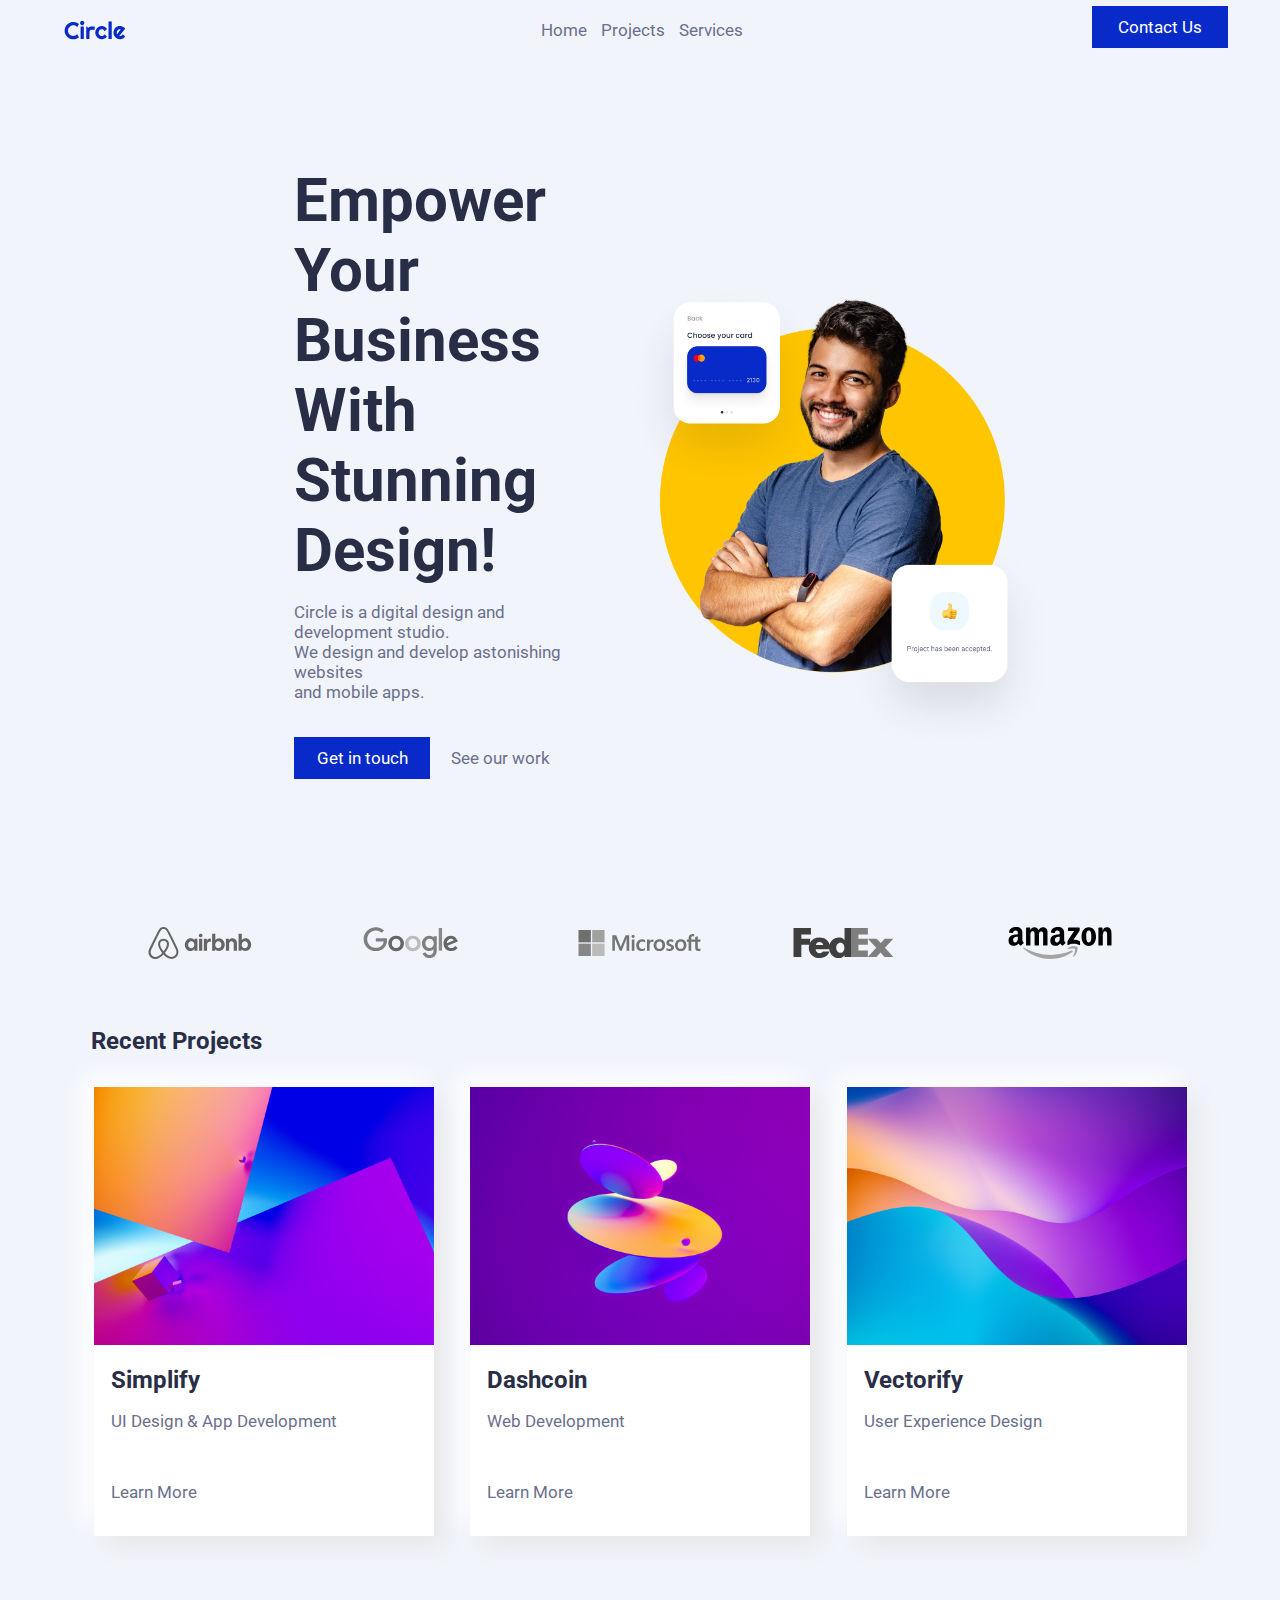
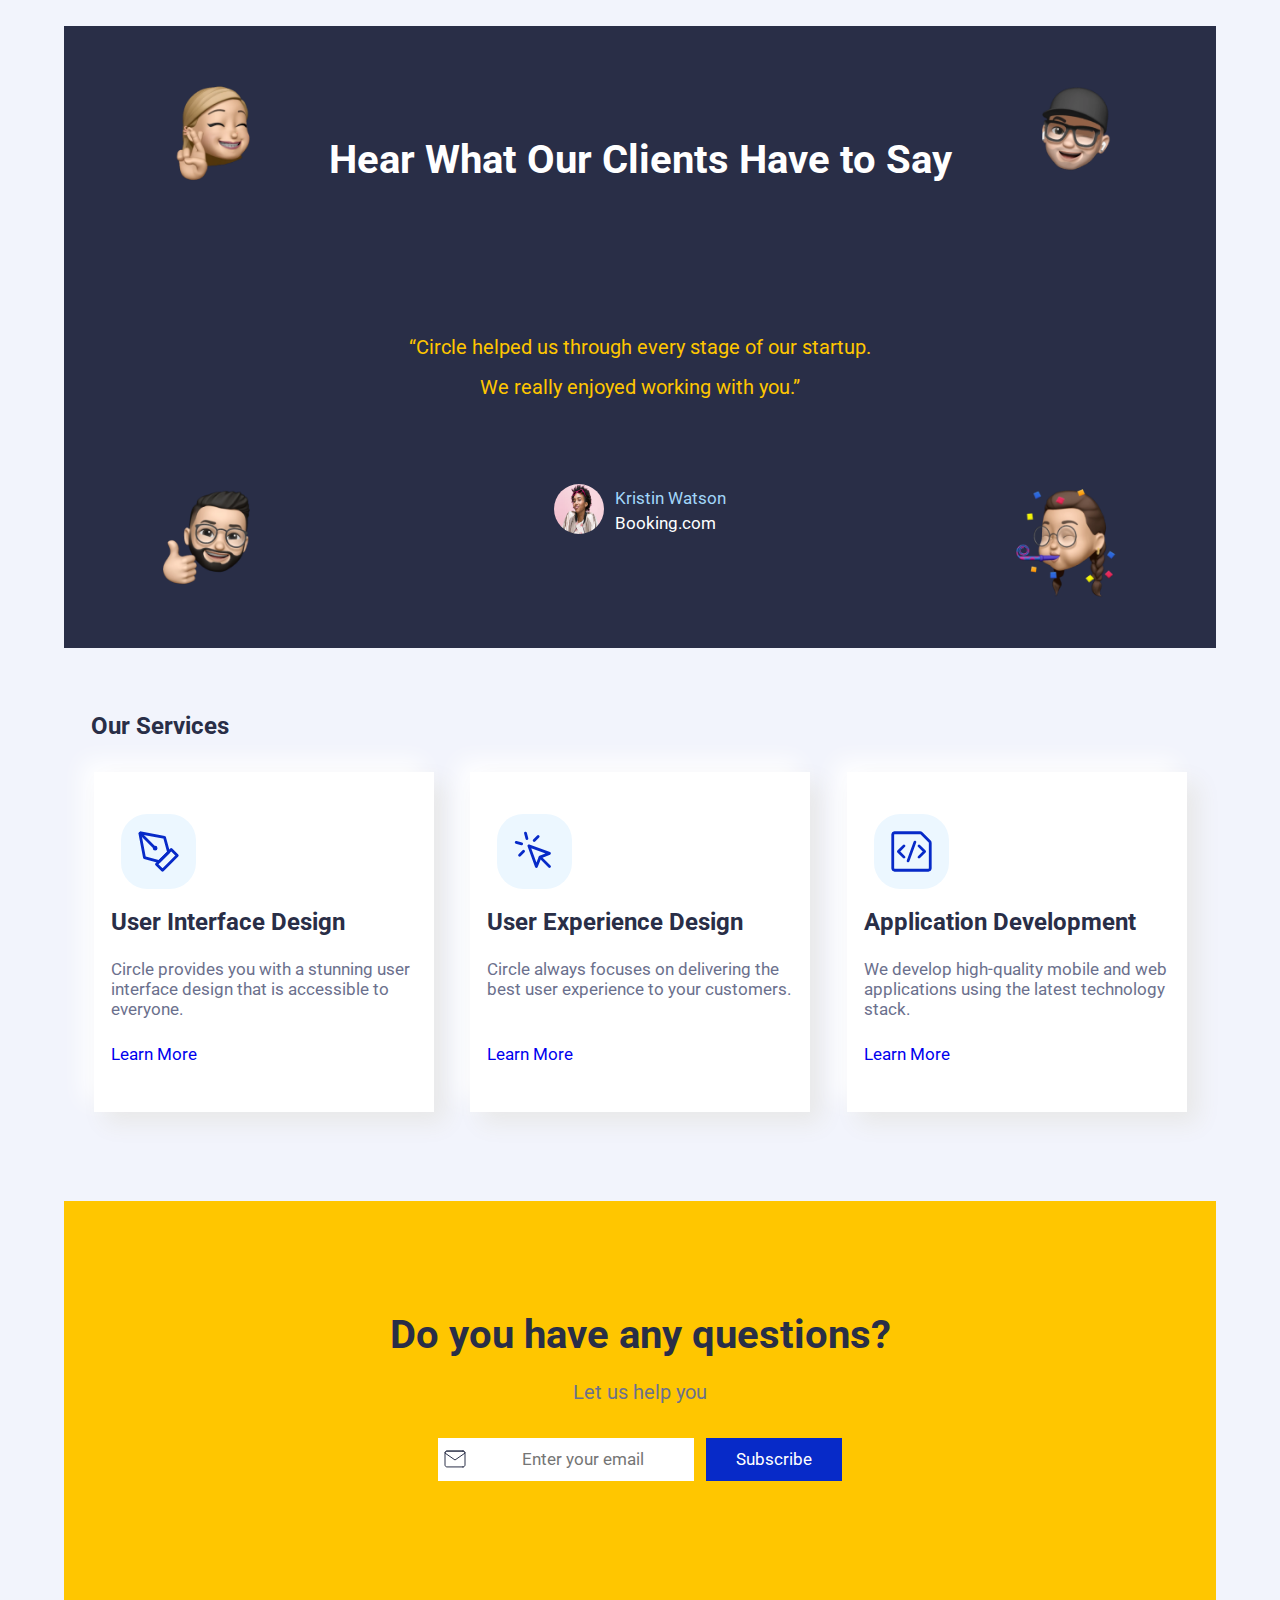
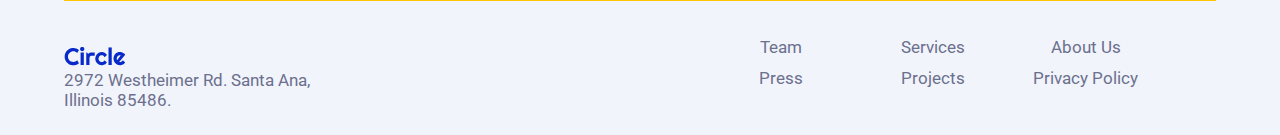
==== index.html @ 79e1b993 "index.html y projects.html, css adjunto" ====
<!DOCTYPE html>
<html lang="en">

<head>
  <meta charset="UTF-8" />
  <meta http-equiv="X-UA-Compatible" content="IE=edge" />
  <meta name="viewport" content="width=device-width, initial-scale=1.0" />
  <link rel="stylesheet" href="./css/style.css" />
  <link rel="stylesheet" href="./css/burger-qa-footer.css" />
  <link rel="preconnect" href="https://fonts.googleapis.com" />
  <link rel="preconnect" href="https://fonts.gstatic.com" crossorigin />
  <link href="https://fonts.googleapis.com/icon?family=Material+Icons" rel="stylesheet" />
  <script src="./js/burger.js" defer></script>
  <script src="./js/app.js" defer></script>
  <title>Circle 3</title>
</head>

<body>

  <!-- NAV BAR -->
  <nav class="navbar">
    <div class="navbar-overlay display-none" onclick="toggleMenuOpen()"></div>

    <button type="button" class="navbar-burger display-none" onclick="toggleMenuOpen()">
      <span class="material-icons">☰</span>
    </button>
    <span><img src="./images/logos/circle.svg" alt="circle logo" /></span>
    <nav class="navbar-menu">
      <ul class="non-underline list-direction margin-ul">
        <li><a href="#" class="non-underline">Home</a></li>
        <li><a href="#recent-projects" class="non-underline">Projects</a></li>
        <li><a href="#our-services" class="non-underline">Services</a></li>
      </ul>
      <span class="contact-us"><a href="#" class="text-white non-underline">Contact Us</a></span>
    </nav>
  </nav>

  <!-- HERO SECTION -->
  <header>
    <article class="half-box1 center-center1">
      <h1 class="hero-header">Empower Your Business With Stunning Design!</h1>
      <div class="par-head">
        <p>Circle is a digital design and development studio.</p>
        <p>We design and develop astonishing websites</p>
        <p>and mobile apps.</p>
      </div>
      <div id="header-cta">
        <div>
          <a class="contact-us" href="#">Get in touch</a>
        </div>
        <div id="ow">
          <a id="our-work" href="#">See our work</a>
        </div>
      </div>
    </article>

    <div class="half-box2 center-center2">
      <img id="hero-img" src="./images/hero-section/hero-image.png" alt="Person" />
      <img id="hero-card" src="./images/hero-section/card-1.png" alt="Credit Card" />
      <img id="hero-emoji" src="./images/hero-section/card-2.png" alt="Project Accepted" />
    </div>
  </header>

  <!-- COMPANIES -->
  <aside id="companies">
    <div class="corp-logo">
      <div class="corp-img">
        <a href="https://www.airbnb.com" target="_blank">
          <img id="c1" src="./images/logos/airbnb-logo.svg" alt="Airbnb" />
        </a>
      </div>
    </div>

    <div class="corp-logo">
      <div class="corp-img">
        <a href="https://www.google.com" target="_blank">
          <img id="c2" src="./images/logos/google-logo.svg" alt="Google" />
        </a>
      </div>
    </div>

    <div class="corp-logo">
      <div class="corp-img">
        <a href="https://www.microsoft.com" target="_blank">
          <img id="c3" src="./images/logos/microsoft-logo.svg" alt="Microsoft" />
        </a>
      </div>
    </div>

    <div class="corp-logo">
      <div class="corp-img">
        <a href="https://www.fedex.com" target="_blank">
          <img id="c4" src="./images/logos/fedex-logo.svg" alt="FedEx" />
        </a>
      </div>
    </div>

    <div class="corp-logo">
      <div class="corp-img">
        <a href="https://www.amazon.com" target="_blank">
          <img id="c5" src="./images/logos/amazon-logo.svg" alt="amazon-logo" />
        </a>
      </div>
    </div>
  </aside>

  <!-- PROJECTS -->
  <section id="recent-projects">
    <h3 class="bod-med">Recent Projects</h3>
  </section>

  <div class="projects">
    <article class="card__item">
      <div class="card__content">
        <figure class="card__picture">
          <img src="images/projects-section/1.jpg" alt="Project Simplify" class="card__img" />
        </figure>

        <div class="card__text">
          <h3 class="card__title bod-med">Simplify</h3>
          <p class="card__paragraph">UI Design & App Development</p>
          <div class="card__footer">Learn More</div>
        </div>
      </div>
    </article>

    <article class="card__item">
      <div class="card__content">
        <figure class="card__picture">
          <img src="./images/projects-section/2.jpg" alt="Project Simplify" class="card__img" />
        </figure>

        <div class="card__text">
          <h3 class="card__title bod-med">Dashcoin</h3>
          <p class="card__paragraph">Web Development</p>
          <div class="card__footer">Learn More</div>
        </div>
      </div>
    </article>

    <article class="card__item">
      <div class="card__content">
        <figure class="card__picture">
          <img src="./images/projects-section/5.jpg" alt="Project Simplify" class="card__img" />
        </figure>

        <div class="card__text">
          <h3 class="card__title bod-med">Vectorify</h3>
          <p class="card__paragraph">User Experience Design</p>
          <div class="card__footer">Learn More</div>
        </div>
      </div>
    </article>
  </div>

  <!-- CLIENTS FEEDBACK -->
  <section class="bg-dark flex section-feedback-size fb-section">
    <h3 class="text-center-cf">Hear What Our Clients Have to Say</h3>
    <div id="feedback-text">
      <p class="bod-reg p-font-format-cf">
        “Circle helped us through every stage of our startup.
      </p>
      <p class="bod-reg p-font-format-cf">
        We really enjoyed working with you.”
      </p>
    </div>
    <div class="flex-column flex-row">
      <span class="client-feedback"><img class="img-size-cf img-pfp" src="./images/testimonial-section/profile.png"
          alt="Profile" /></span>
      <span class="feedback-name">
        <div>
          Kristin Watson
          <div class="feedback-company">
            Booking.com
          </div>
        </div>
      </span>
    </div>
    <div class="emoji-feedback emoji-feedback-tl">
      <img src="./images/testimonial-section/memoji-1.png" alt="Memoji 1" />
    </div>
    <div class="emoji-feedback emoji-feedback-tr">
      <img src="./images/testimonial-section/memoji-2.png" alt="Memoji 2" />
    </div>
    <div class="emoji-feedback emoji-feedback-lr">
      <img src="./images/testimonial-section/memoji-3.png" alt="Memoji 3" />
    </div>
    <div class="emoji-feedback emoji-feedback-ll">
      <img src="./images/testimonial-section/memoji-4.png" alt="Memoji 4" />
    </div>
  </section>

  <!-- OUR SERVICES  -->
  <section id="recent-projects">
    <h3 class="bod-med">Our Services</h3>
  </section>

  <div class="services">
    <article class="card__item-ser">
      <!-- <div class="card__content-ser"> -->
      <figure class="card__picture-ser">
        <img src="./images/services-section/icons/1.svg" alt="Pen Icon" class="card__img-ser" />
      </figure>

      <div class="card__text-ser">
        <h3 class="card__title-ser bod-med">User Interface Design</h3>
        <p class="card__paragraph-ser">Circle provides you with a stunning user interface design that is accessible to
          everyone.</p>
        <div class="card__footer-ser"><a href="#">Learn More</a></div>
      </div>
      <!-- </div> -->
    </article>

    <article class="card__item-ser">
      <div class="card__content-ser">
        <figure class="card__picture-ser">
          <img src="images/services-section/icons/2.svg" alt="Click Icon" class="card__img-ser" />
        </figure>

        <div class="card__text-ser">
          <h3 class="card__title-ser bod-med">User Experience Design</h3>
          <p class="card__paragraph-ser">Circle always focuses on delivering the best user experience to your customers.
          </p>
          <div class="card__footer-ser"><a href="#">Learn More</a></div>
        </div>
      </div>
    </article>

    <article class="card__item-ser">
      <div class="card__content-ser">
        <figure class="card__picture-ser">
          <img src="./images/services-section/icons/3.svg" alt="URL icon" class="card__img-ser" />
        </figure>

        <div class="card__text-ser">
          <h3 class="card__title-ser bod-med">Application Development</h3>
          <p class="card__paragraph-ser">We develop high-quality mobile and web applications using the latest technology
            stack.</p>
          <div class="card__footer-ser"><a href="#">Learn More</a></div>
        </div>
      </div>
    </article>
  </div>

  <!-- NEWSLETTER  -->
  <section class="bg-yellow flex column section-questions-size">
    <h3 class="text-center">Do you have any questions?</h3>
    <p class="bod-reg margin-x-2">Let us help you</p>
    <div class="flex-column flex-row">
      <span class="mail-input"><img class="img-size" src="./images/newsletter/icon/mail.svg" alt="" /><input
          class="border-none" type="email" name="email" id="email" placeholder="Enter your email" /></span>
      <span class="contact-us"><button type="submit" class="contact-us">Subscribe</button></span>
    </div>
  </section>

  <footer class="footer flex-column margin-top-2">
    <div class="div-footer flex-column">
      <div class="div-footer">
        <span class="span-width text-center">
          <a href="#" class="non-underline">Team</a>
        </span>
        <span class="span-width text-center">
          <a href="#" class="non-underline">Services</a>
        </span>
        <span class="span-width text-center">
          <a href="#" class="non-underline">About Us</a>
        </span>
      </div>
      <div class="div-footer margin-x-2">
        <span class="span-width text-center">
          <a href="#" class="non-underline">Press</a>
        </span>
        <span class="span-width text-center">
          <a href="#" class="non-underline">Projects</a>
        </span>
        <span class="span-width text-center">
          <a href="#" class="non-underline">Privacy Policy</a>
        </span>
      </div>
    </div>
    <div class="center-center flex-column">
      <span><img class="margin-x-30-img" src="./images/logos/circle.svg" alt="circle logo" /></span>
      <p class="box-address text-center">2972 Westheimer Rd. Santa Ana,</p>
      <p class="box-address text-center">Illinois 85486.</p>
    </div>
  </footer>
  <script src="app.js"></script>
</body>

</html>
---- css/style.css ----
@import url('https://fonts.googleapis.com/css?family=Roboto:100,300,400,500,700&display=swap');

:root {
    --darkBlue: #072AC8;
    --celeste: #43D2FF;
    --lightBlue: #A2D6F9;
    --lighterBlue: #D1EDFF;

    --dark: #292E47;
    --darkGrey: #6B708D;
    --lighGrey: #ECF7FF;
    --lighterGrey: #F2F4FC;

    --yellow: #FFC600;
    --white: #ffffff;
    --black: #000000;
}

/* GENERAL */

* {
    margin: 0;
    padding: 0;
    box-sizing: border-box;
    font-family: 'Roboto', sans-serif;
    font-size: 17px;
}

body {
    width: 100vw;
    height: auto;
    color: var(--darkGrey);
    background-color: var(--lighterGrey);
    /* border: 1px solid red; */
    margin-bottom: 2%;

    display: flex;
    flex-direction: column;
    justify-content: flex-start;
    align-items: center;
}

h1 {
    font-size: 3.5rem;
    font-weight: bold;
    color: var(--dark);
}

h2 {
    font-size: 2.94rem;
    font-weight: bold;
    color: var(--dark);
}

h3 {
    font-size: 2.35rem;
    font-weight: bold;
    color: var(--dark);
}

h4 {
    font-size: 1.41rem;
    font-weight: bold;
    color: var(--dark);
}

.bod-med {
    font-size: 1.41rem;
    font-weight: 700;
}

.bod-reg {
    font-size: 1.17rem;
    font-weight: normal;
}

.head-reg {
    font-size: 1rem;
    font-weight: normal;
}

.head-med {
    font-size: 1rem;
    font-weight: 700;
}

.capt-reg1 {
    font-size: 0.88rem;
    font-weight: normal;
}

.capt-reg2 {
    font-size: 0.76rem;
    font-weight: normal;
}

.contact-us {
    width: 8rem;
    height: 2.5rem;
    background-color: var(--darkBlue);
    color: var(--white);
    font-size: 1rem;

    display: flex;
    justify-content: center;
    align-items: center;
}

/* HERO SECTION */

header {
    display: inline-flex;
    width: 60%;
    height: auto;
    flex-direction: row;
    justify-content: center;
    align-items: center;
    margin-top: 10%;
}

header > article {
    display: flex;
    flex-direction: column;
    justify-content: center;
    align-items: center;
}

.half-box1 {
    width: 50%;
    height: 100%;
    padding: 5% 5%;
}

.half-box2 {
    width: 50%;
    height: 100%;
}

.center-center1 {
    display: flex;
    flex-direction: column;
    justify-content: center;
    align-items: flex-start;
    flex-wrap: wrap;
}

.center-center2 {
    display: flex;
    justify-content: center;
    align-items: center;
    position: relative;
}

.hero-header {
    display: flex;
    flex-direction: row;
    justify-content: space-around;
    align-items: flex-end;
}

#ow {
    width: 400px;
    height: 3rem;
    color: var(--white);
    font-size: 1.2rem;
    margin-left: 13rem;

    display: flex;
    justify-content: center;
    align-items: center;
}

#our-work {
    position: absolute;
    width: 400px;
    color: var(--darkGrey);
    text-decoration: none;
}

a #our-work{
    width: 400px;
}

#our-work a:visited {
    color: var(--darkGrey);
}

.par-head{
    display: flex;
    flex-direction: column;
    justify-content: left;
    align-items: flex-start;

    margin: 5% 0;
}

#header-cta {
    width: 30%;
    height: auto;

    display: flex;
    flex-direction: row;
    justify-content: space-between;
    align-items: center;

    margin: 5% 0;
}

div > a.contact-us{
    text-decoration: none;
}

a .contact-us:visited {
    color: var(--white);
}

#hero-img {
    position: relative;
    width: 90%;
    z-index: 0;
}

#hero-card {
    position: absolute;
    right: 50%;
    bottom: 45%;
    width: 55%;
    z-index: 0;
}

#hero-emoji {
    position: absolute;
    left: 53%;
    top: 65%;
    width: 55%;
    z-index: 0;
}

/* COMPANIES */

#companies-sect {
    width: 100%;

    margin: 0 auto;
    margin-top: 2%;
    padding: 0 2.5rem;
    max-width: 1200px;
    display: flex;
    align-items: center;
    justify-content: space-evenly;
    gap: 1.5rem;
    flex-wrap: wrap;
}

#companies {
    width: 100%;
    margin: 0 auto;
    margin-top: 7%;
    padding: 0 2.5rem;
    max-width: 1200px;
    display: flex;
    align-items: center;
    justify-content: space-evenly;
    gap: 1.5rem;
    flex-wrap: wrap;
    filter: saturate(0%);
}

#companies:hover {
    filter: saturate(80%);
}

.corp-logo{
    padding-bottom: 0em;
    flex-basis: 124px;
    max-width: 124px;
    flex-grow: 1;
    justify-content: center;
}

/* RECENT PROJECTS */

#recent-projects {
    width: 100%;
    max-width: 1200px;
    margin-top: 5%;
    padding: 0 2rem;
}

#recent-projects h3{
    display: flex;
    justify-content: flex-start;
    align-items: flex-start;
    padding-left: 1rem;
}

.projects {
    width: 100%;
    height: auto;
    margin: 0 auto;
    margin-top: 2.5%;
    padding: 0 2.5rem;
    max-width: 1200px;
    display: flex;
    align-items: center;
    justify-content: space-evenly;
    gap: 1.5rem;
    flex-wrap: wrap;
}

.card__item{
    background-color: var(--white);
    padding-bottom: 1em;
    flex-basis: 280px;
    max-width: 340px;
    flex-grow: 1;

    border-radius: 0px;
    background: #ffffff;
    box-shadow: 11px 11px 22px #e8e8e8,
        -11px -11px 22px #ffffff;
}

.card__content{
    width: 100%;
    margin: auto;
}

.card__picture{
    background-size: cover;
    overflow: hidden;

}

.card__img {
    width: 340px;
    object-fit: fill;
    transition: all 0.3s linear;
}

.card__img:hover{
    transform: scale(1.12);
}

.card__title{
    margin-bottom: 1rem;
}

.card__text {
    padding: 1rem 1rem;
}

.card__footer{
    margin-top: 3rem;
} 

/* CLIENTS FEEDBACK */
section .bg-dark {
    position: relative;
}

.bg-dark {
    background-color: var(--dark);
}

#feedback-text{
    margin-top: 8rem;
    margin-bottom: 4rem;
}

.p-font-format-cf {
    margin: 1rem 0;
    text-align: center;
    color: var(--yellow);
}

.border-none {
    border: none;
    width: auto;
    text-align: center;
}

.img-size-cf {
    width: 2.94rem;
    height: 2.94rem;
}

.img-pfp{
    border-radius: 50%;
}

.section-feedback-size {
    width: 90%;
    height: 622px;
    margin-top: 7%;
}

.text-center-cf {
    color: var(--white);
    text-align: center;
}

.feedback-name{
    color: var(--lightBlue);
} 

.feedback-company{
    color: var(--white);
    margin-top: .3rem;
} 

.fb-section{
    position: relative;
}

.emoji-feedback-tl{
    position: absolute;
    left: 7%;
    top: 7%;
}

.emoji-feedback-tr{
    position: absolute;
    right: 7%;
    top: 7%;
}

.emoji-feedback-lr{
    position: absolute;
    left: 7%;
    bottom: 7%;
}

.emoji-feedback-ll{
    position: absolute;
    right: 7%;
    bottom: 7%;
}

.emoji-feedback img{
    width: 128px;
}

/* OUR SERVICES */

.services {
    width: 100%;
    height: auto;
    margin: 0 auto;
    margin-top: 2.5%;
    padding: 0 2.5rem;
    max-width: 1200px;
    display: flex;
    align-items: center;
    justify-content: space-evenly;
    gap: 1.5rem;
    flex-wrap: wrap;
}



.card__item-ser{
    background-color: var(--white);
    padding-bottom: 1em;
    flex-basis: 280px;
    max-width: 340px;
    height: 340px;
    flex-grow: 1;

    border-radius: 0;
    background: #ffffff;
    box-shadow: 11px 11px 22px #e8e8e8,
        -11px -11px 22px #ffffff;

    position: relative;
}


.card__picture-ser{
    width: 60%;
    position: absolute;
    top: 1.5rem;
    left: 2rem;
}

.card__img-ser {
    margin: 1rem 0;
    width: 75px;
    height: auto;
    transition: all 0.3s linear;
    position: absolute;
    right: 8rem;
    background-color: var(--lighGrey);
    border-radius: 35% 35% 35% 35%;
    padding: 15px;
}

.card__img-ser:hover{
    transform: scale(1.12);
}

.card__title-ser{
    position: absolute;
    top: 8rem;
    left: 1rem;
    padding: 0 .2rem 0 0;
}

.card__paragraph-ser{
    position: absolute;
    top: 11rem;
    left: 1rem;
    padding: 0 1rem 0 0;
}

.card__text-ser {
    padding: 1rem 1rem;
}

.card__footer-ser{
    position: absolute;
    top: 16rem;
    left: 1rem;
    text-decoration: none;
} 

.card__footer-ser a{
    text-decoration: none;
} 

/* Estilos para seccion questions */
.bg-yellow {
    background-color: var(--yellow);
}

.margin-x-2 {
    margin: 2% 0;
}

.border-none {
    border: none;
    width: auto;
    text-align: center;
}

.img-size {
    width: 2rem;
    height: 2rem;
    padding: 0 2%;

}

.mail-input {
    border: 1px solid red;
    justify-content: center;
    align-items: center;
    height: 2.5rem;
    background-color: var(--white);
    margin: 1% 0;
    display: flex;
    border: none;
}

.flex-row {
    display: inline-flex;
    width: 100%;
    flex-direction: row;
    justify-content: center;
    align-items: center;
}

.flex-column {
    display: inline-flex;
    width: 100%;
    flex-direction: column;
    justify-content: center;
    align-items: center;
}

.flex {
    display: flex;
    justify-content: center;
    align-items: center;
    flex-direction: column;

}

.section-questions-size {
    width: 90%;
    height: 500px;
    margin-top: 7%;
    /* quitar margen  */

}

.text-center {
    text-align: center;
}

.margin-top-2{
    margin-top: 2%;
}
---- css/burger-qa-footer.css ----
button {
    border: 0;
    padding: 0;
    font-family: inherit;
    background: transparent;
    color: inherit;
    cursor: pointer;
}

.navbar {
    position: fixed;
    z-index: 1;
    top: 0;
    left: 0;
    display: flex;
    align-items: center;
    justify-content: center;
    width: 100%;
    height: 64px;
    background: var(--lighterGrey);
    color: var(--darkGrey);
}

.navbar-overlay {
    position: fixed;
    z-index: 2;
    width: 100%;
    height: 100%;
    opacity: 0.5;
    transition: 0.3s;
}

body.open .navbar-overlay {
    opacity: 1;
}

.margin-ul {
    margin: 10% 15%;
}

.navbar-burger {
    position: absolute;
    top: 0;
    left: 0;
    display: grid;
    place-items: center;
    width: 64px;
    height: 64px;
    padding: 0;
}

.navbar-title {
    margin: 0;
    font-size: 1rem;
}

.navbar-menu {
    position: fixed;
    z-index: 3;
    top: 0;
    left: 0;
    translate: -100% 0;
    width: 270px;
    height: 100%;
    padding: 20px;
    display: flex;
    gap: 8px;
    flex-direction: column;
    align-items: flex-start;
    background: var(--white);
    visibility: hidden;
    transition: translate 0.3s;
}

body.open .navbar-menu {
    translate: 0 0;
    visibility: visible;
}

.non-underline {
    text-decoration: none;
    cursor: pointer;
    list-style-type: none;
    color: var(--darkGrey);
}

.contact-us {
    width: 8rem;
    height: 2.5rem;
    background-color: var(--darkBlue);
    color: var(--white);
    font-size: 1rem;
    display: flex;
    justify-content: center;
    align-items: center;
    border-radius: 5px;
    /*  margin-left: 10%; */
}

.contact-us a {
    color: var(--white);
}

/* Estilos para seccion questions */
.bg-yellow {
    background-color: var(--yellow);
}

.margin-x-2 {
    margin: 2% 0;
}

.border-none {
    border: none;
    width: auto;
    text-align: center;
}

.img-size {
    width: 2rem;
    height: 2rem;
    padding: 0 2%;
}

.mail-input {
    border: 1px solid red;
    justify-content: center;
    align-items: center;
    height: 2.5rem;
    background-color: var(--white);
    margin: 1% 0;
    display: flex;
    border: none;
}

.flex-row {
    display: inline-flex;
    width: 100%;
    flex-direction: row;
    justify-content: center;
    align-items: center;
}

.flex-column {
    display: inline-flex;
    width: 100%;
    flex-direction: column;
    justify-content: center;
    align-items: center;
}

.flex {
    display: flex;
    justify-content: center;
    align-items: center;
    flex-direction: column;
}

.section-questions-size {
    width: 90%;
    height: 400px;
    margin-top: 7%;
    /* quitar margen  */
}

.text-center {
    text-align: center;
}

h1 {
    font-size: 3.5rem;
    font-weight: bold;
    color: var(--dark);
}

h2 {
    font-size: 2.94rem;
    font-weight: bold;
    color: var(--dark);
}

h3 {
    font-size: 2.35rem;
    font-weight: bold;
    color: var(--dark);
}

h4 {
    font-size: 1.41rem;
    font-weight: bold;
    color: var(--dark);
}

.bod-med {
    font-size: 1.41rem;
    font-weight: 700;
}

.bod-reg {
    font-size: 1.17rem;
    font-weight: normal;
}

.head-reg {
    font-size: 1rem;
    font-weight: normal;
}

.head-med {
    font-size: 1rem;
    font-weight: 700;
}

.capt-reg1 {
    font-size: 0.88rem;
    font-weight: normal;
}

.capt-reg2 {
    font-size: 0.76rem;
    font-weight: normal;
}

/* ESTILOS FOOTER */
.border {
    border: 1px solid red;
}

.margin-x-30-img {
    margin-top: 30%;
}

.center-center {
    display: flex;
    justify-content: center;
    align-items: center;
    width: 80%;
}

.span-width {
    width: 30%;
}

.center {
    display: flex;
    justify-content: center;
    align-items: center;
}

.footer {
    display: flex;
    justify-content: flex-start;
    align-items: center;
    width: 90%;
    height: auto;
}

.box-address {
    font-size: 1rem;
    color: var(--darkGrey);
}

.div-footer {
    display: flex;
    width: 90%;
    justify-content: space-between;
    align-items: center;
}

@media (min-width: 1024px) {

    /* DESKTOP */
    .display-none {
        display: none;
    }

    .list-direction {
        display: flex;
        flex-direction: row;
        justify-content: center;
        list-style: none;
        width: 20%;
        justify-content: space-around;
        align-items: center;
        text-decoration: none;
        column-gap: 10%;
    }

    .navbar {
        position: fixed;
        left: 5%;
        display: flex;
        align-items: center;
        justify-content: space-between;
        width: 94%;
        height: 64px;
        background: var(--lighterGrey);
        color: var(--darkGrey);
        flex-direction: row;
        z-index: 1;
    }

    .navbar-menu {
        position: initial;
        top: 0;
        left: 0;
        translate: 0 0;
        width: 62%;
        height: 100%;
        padding: 20px;
        display: flex;
        gap: 58%;
        flex-direction: row;
        align-items: flex-start;
        background: none;
        visibility: visible;
        transition: none;
        z-index: 1;
    }

    .contact-us {
        width: 8rem;
        height: 2.5rem;
        background-color: var(--darkBlue);
        color: var(--white);
        font-size: 1rem;
        display: flex;
        justify-content: center;
        align-items: center;
        border-radius: 0px;
        margin: -2% 0;
        z-index: 0;
    }

    .margin-ul {
        margin: 0 0;
    }

    .flex-row {
        display: inline-flex;
        width: 100%;
        flex-direction: row;
        justify-content: center;
        align-items: center;
        column-gap: 1%;
    }

    /* estilos footer  */

    .center-center {
        align-items: flex-start;
        /*  */
    }

    .footer {
        flex-direction: row-reverse;
        /*  */
    }

    .div-footer {
        width: 77%;
        /*  */
    }
}
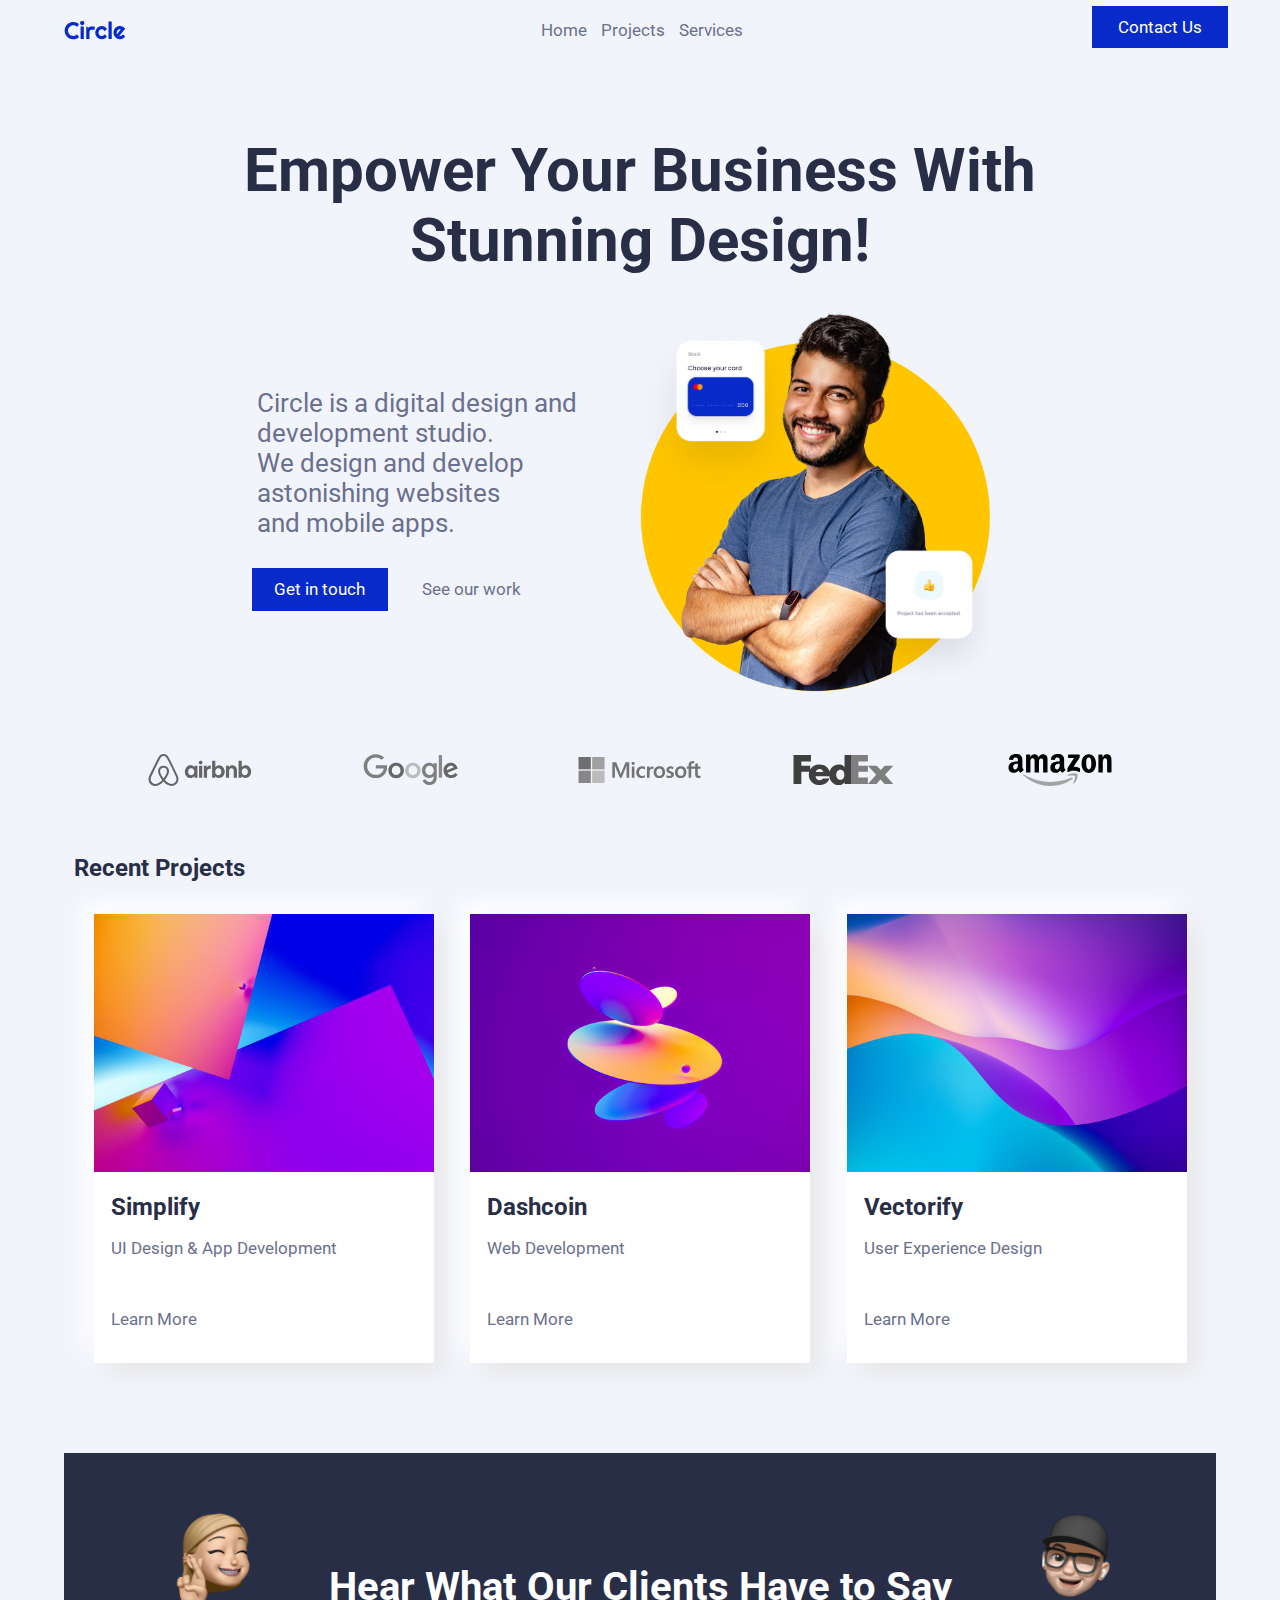
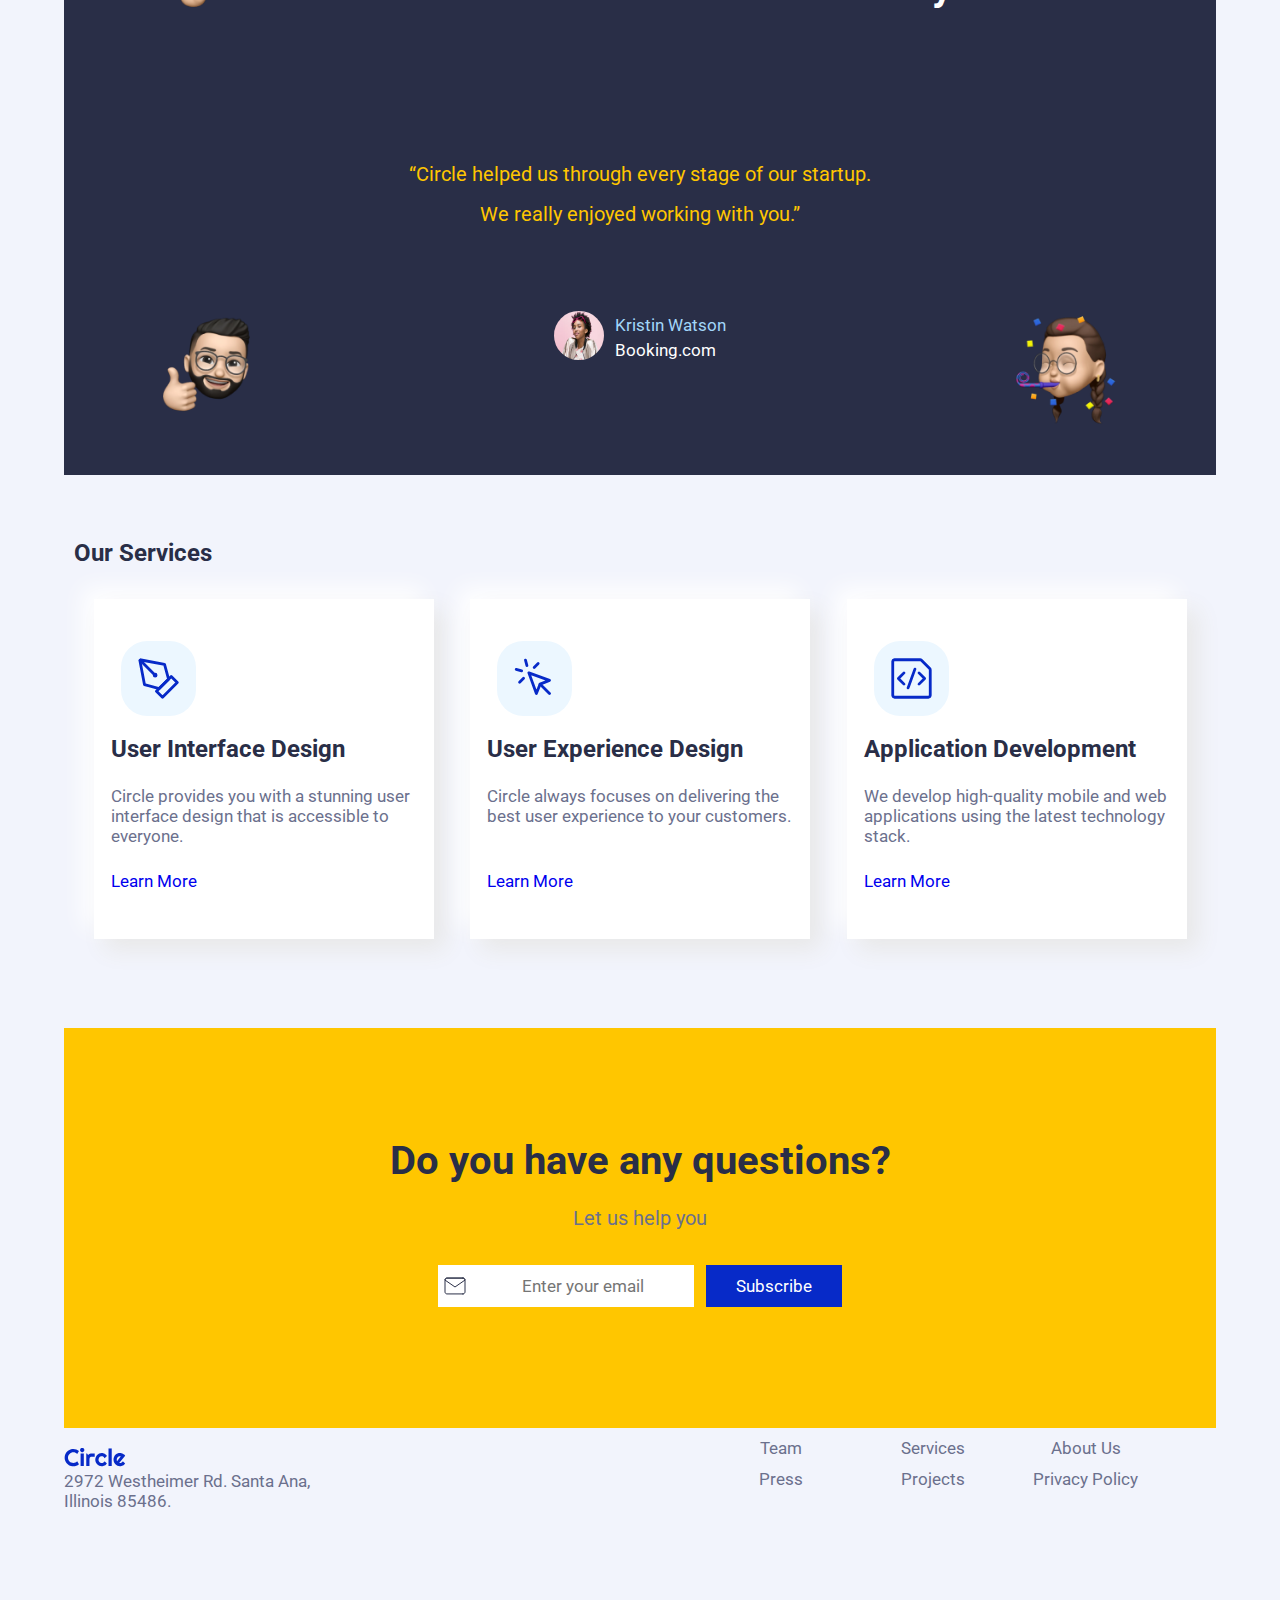
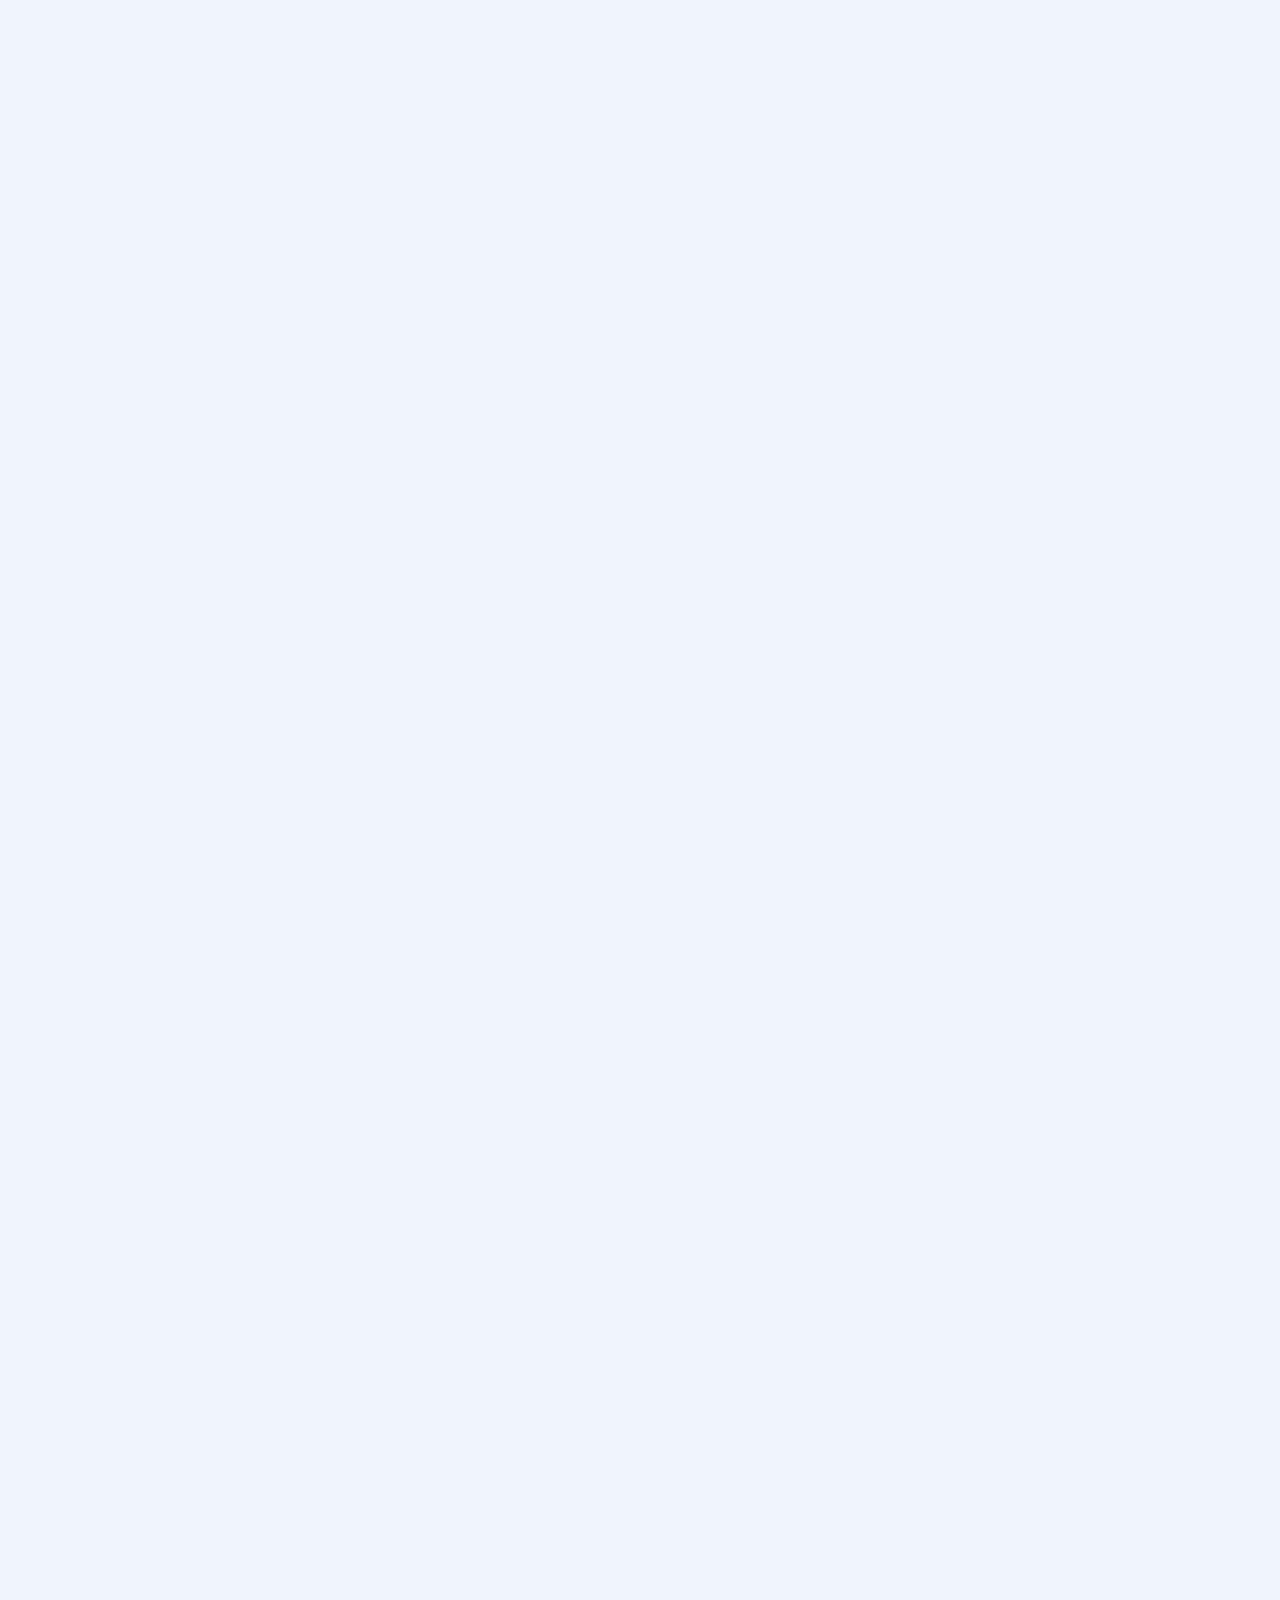
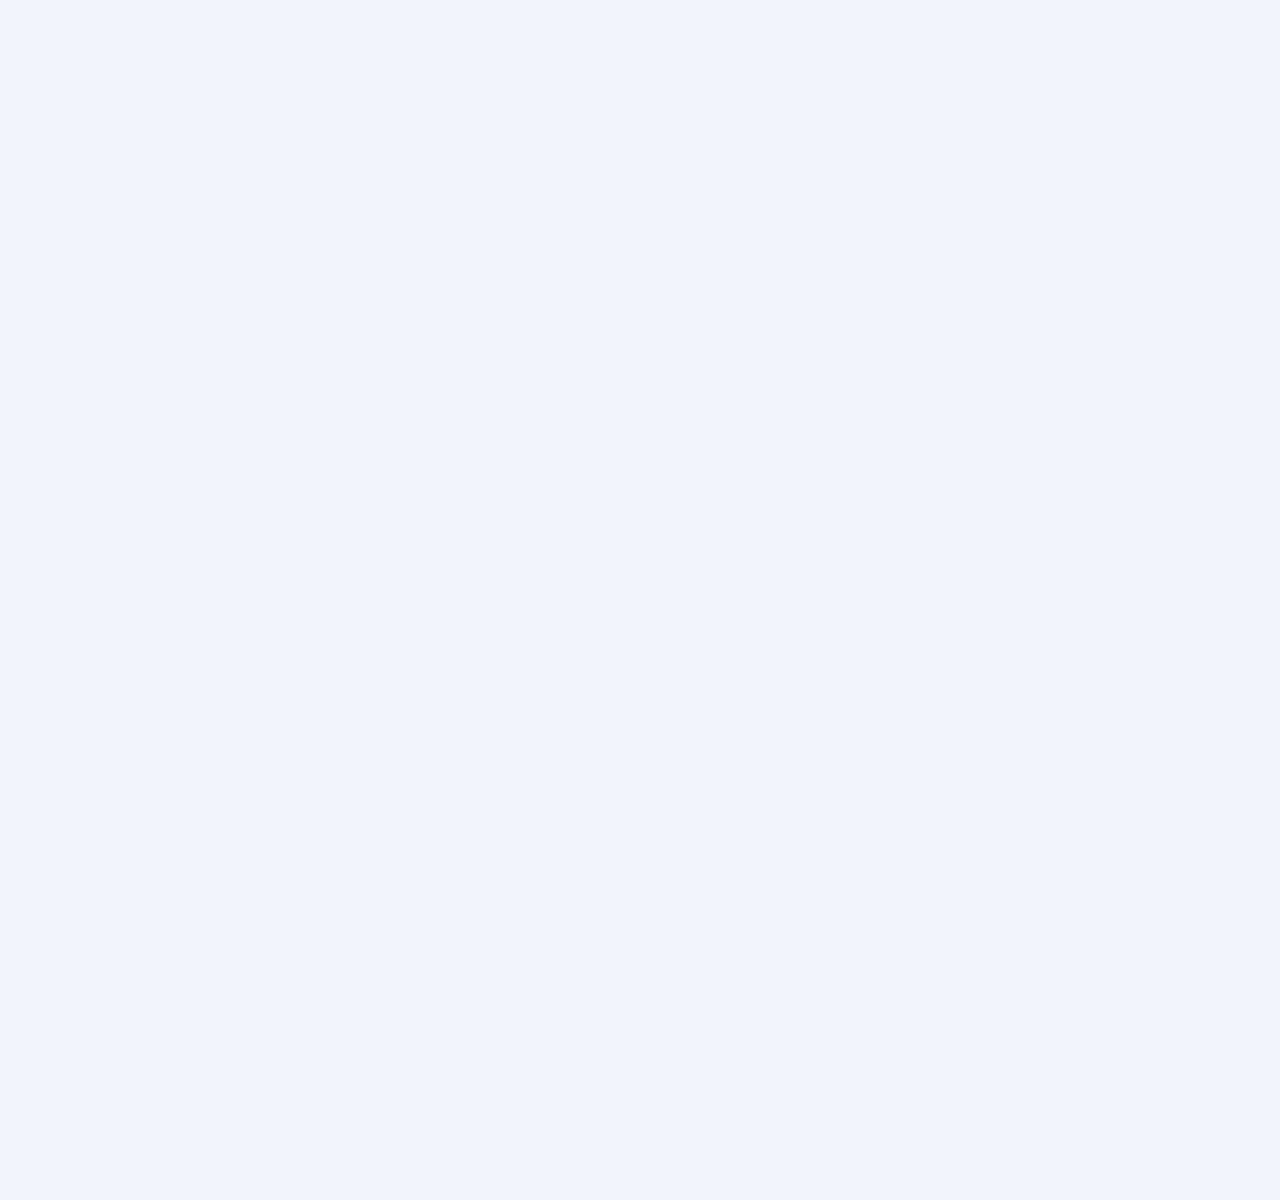
==== commit d2969a83: "Main Landing Page Responsive Complete" ====
--- a/index.html
+++ b/index.html
@@ -5,14 +5,15 @@
   <meta charset="UTF-8" />
   <meta http-equiv="X-UA-Compatible" content="IE=edge" />
   <meta name="viewport" content="width=device-width, initial-scale=1.0" />
+
   <link rel="stylesheet" href="./css/style.css" />
   <link rel="stylesheet" href="./css/burger-qa-footer.css" />
+
   <link rel="preconnect" href="https://fonts.googleapis.com" />
   <link rel="preconnect" href="https://fonts.gstatic.com" crossorigin />
   <link href="https://fonts.googleapis.com/icon?family=Material+Icons" rel="stylesheet" />
-  <script src="./js/burger.js" defer></script>
-  <script src="./js/app.js" defer></script>
-  <title>Circle 3</title>
+  <script src="burger.js" defer></script>
+  <title>Circle</title>
 </head>
 
 <body>
@@ -29,14 +30,14 @@
       <ul class="non-underline list-direction margin-ul">
         <li><a href="#" class="non-underline">Home</a></li>
         <li><a href="#recent-projects" class="non-underline">Projects</a></li>
-        <li><a href="#our-services" class="non-underline">Services</a></li>
+        <li><a href="#" class="non-underline">Services</a></li>
       </ul>
       <span class="contact-us"><a href="#" class="text-white non-underline">Contact Us</a></span>
     </nav>
   </nav>
 
   <!-- HERO SECTION -->
-  <header>
+  <header class="desktop">
     <article class="half-box1 center-center1">
       <h1 class="hero-header">Empower Your Business With Stunning Design!</h1>
       <div class="par-head">
@@ -59,7 +60,68 @@
       <img id="hero-card" src="./images/hero-section/card-1.png" alt="Credit Card" />
       <img id="hero-emoji" src="./images/hero-section/card-2.png" alt="Project Accepted" />
     </div>
+
   </header>
+
+  <!-- HEADER TABLET -->
+  <header class="tablet">
+    <div class="parent-tablet hero-tablet display-hero-tab">
+      <div class="div1">
+        <h1 class="hero-header-tablet">Empower Your Business With Stunning Design!</h1>
+      </div>
+      <div class="div2">
+        <div class="half-box2-tablet center-center2-tablet">
+          <img id="hero-img-tablet" src="./images/hero-section/hero-image.png" alt="Person" />
+          <img id="hero-card-tablet" src="./images/hero-section/card-1.png" alt="Credit Card" />
+          <img id="hero-emoji-tablet" src="./images/hero-section/card-2.png" alt="Project Accepted" />
+        </div>
+      </div>
+      <div class="div3">
+        <div class="par-head-tablet">
+          <p>Circle is a digital design and development studio.</p>
+          <p>We design and develop astonishing websites</p>
+          <p>and mobile apps.</p>
+        </div>
+
+        <div class="header-cta-tablet">
+          <div id="ow-tablet">
+            <a id="contact-us-tablet" href="#">Get in touch</a>
+          </div>
+          <div id="ow-tablet">
+            <a id="our-work-tablet" href="#">See our work</a>
+          </div>
+        </div>
+      </div>
+  </header>
+
+  <!-- HEADER MOBILE -->
+  <div class="parent-mob">
+    <div class="div1-mob"> 
+      <h1 class="hero-header-mob">Empower Your Business With Stunning Design!</h1>
+    </div>
+    <div class="div2-mob"> 
+      <div class="par-head-mob">
+        <p class="desc-text">Circle is a digital design and development studio. We design and develop astonishing websites and mobile apps.</p>
+      </div>
+    </div>
+    <div class="div3-mob"> 
+      <div class="half-box2-mob center-center2-mob">
+        <img id="hero-img-mob" src="./images/hero-section/hero-image.png" alt="Person" />
+        <img id="hero-card-mob" src="./images/hero-section/card-1.png" alt="Credit Card" />
+        <img id="hero-emoji-mob" src="./images/hero-section/card-2.png" alt="Project Accepted" />
+      </div>
+    </div>
+    <div class="div4-mob"> 
+      <div class="header-cta-mob">
+        <div id="ow-mob">
+          <a id="contact-us-mob" href="#">Get in touch</a>
+        </div>
+        <div id="ow-mob">
+          <a id="our-work-mob" href="#">See our work</a>
+        </div>
+      </div>
+    </div>
+  </div>
 
   <!-- COMPANIES -->
   <aside id="companies">
@@ -105,7 +167,7 @@
   </aside>
 
   <!-- PROJECTS -->
-  <section id="recent-projects">
+  <section class="recent-projects">
     <h3 class="bod-med">Recent Projects</h3>
   </section>
 
@@ -191,7 +253,7 @@
   </section>
 
   <!-- OUR SERVICES  -->
-  <section id="recent-projects">
+  <section class="recent-projects">
     <h3 class="bod-med">Our Services</h3>
   </section>
 
@@ -253,7 +315,7 @@
     </div>
   </section>
 
-  <footer class="footer flex-column margin-top-2">
+  <footer class="footer flex-column">
     <div class="div-footer flex-column">
       <div class="div-footer">
         <span class="span-width text-center">
--- a/css/style.css
+++ b/css/style.css
@@ -13,7 +13,7 @@
 
     --yellow: #FFC600;
     --white: #ffffff;
-    --black: #000000;
+    --black: #000000; 
 }
 
 /* GENERAL */
@@ -28,11 +28,10 @@
 
 body {
     width: 100vw;
-    height: auto;
+    height: 6000px;
     color: var(--darkGrey);
     background-color: var(--lighterGrey);
     /* border: 1px solid red; */
-    margin-bottom: 2%;
 
     display: flex;
     flex-direction: column;
@@ -108,7 +107,7 @@
 
 /* HERO SECTION */
 
-header {
+header.desktop {
     display: inline-flex;
     width: 60%;
     height: auto;
@@ -118,11 +117,30 @@
     margin-top: 10%;
 }
 
-header > article {
+header .desktop > article {
     display: flex;
     flex-direction: column;
     justify-content: center;
     align-items: center;
+}
+
+.parent-tablet,
+.hero-tablet,
+.display-hero-tab,
+.hero-header-tablet,
+.half-box2-tablet,
+.center-center2-tablet,
+/* #hero-img-tablet,
+#hero-card-tablet,
+#hero-emoji-tablet, */
+.hero-img-tablet,
+.hero-card-tablet,
+.hero-emoji-tablet,
+.par-head-tablet,
+.hero-header-mob,
+.parent-mob
+{
+ display: none;
 }
 
 .half-box1 {
@@ -217,7 +235,7 @@
 #hero-img {
     position: relative;
     width: 90%;
-    z-index: 0;
+    z-index: 5;
 }
 
 #hero-card {
@@ -225,7 +243,7 @@
     right: 50%;
     bottom: 45%;
     width: 55%;
-    z-index: 0;
+    z-index: 10;
 }
 
 #hero-emoji {
@@ -233,7 +251,7 @@
     left: 53%;
     top: 65%;
     width: 55%;
-    z-index: 0;
+    z-index: 10;
 }
 
 /* COMPANIES */
@@ -280,7 +298,7 @@
 
 /* RECENT PROJECTS */
 
-#recent-projects {
+.recent-projects {
     width: 100%;
     max-width: 1200px;
     margin-top: 5%;
@@ -457,8 +475,6 @@
     flex-wrap: wrap;
 }
 
-
-
 .card__item-ser{
     background-color: var(--white);
     padding-bottom: 1em;
@@ -475,6 +491,12 @@
     position: relative;
 }
 
+.card__content-ser{
+    /* width: 100%;
+    margin: auto;
+
+    border: 1px solid red; */
+}
 
 .card__picture-ser{
     width: 60%;
@@ -597,6 +619,566 @@
     text-align: center;
 }
 
-.margin-top-2{
-    margin-top: 2%;
+/* MEDIA LAPTOP */
+@media only screen and (max-width: 1618px) {
+
+/* HERO SECTION MEDIA QUERY*/
+.parent-tablet {
+    height: 600px;
+    display: grid;
+    grid-template-columns: repeat(2, 1fr);
+    grid-template-rows: repeat(3, 1fr);
+    grid-column-gap: 0px;
+    grid-row-gap: 20px;
+    }
+    
+    .div1 { 
+        grid-area: 1 / 1 / 2 / 3;
+        width: 100%;
+        display: flex;
+        justify-content: center;
+        align-items: center;
+        margin-top: 8rem;
+        margin-bottom: 6rem;
+        padding: 0 12%;
+        text-align: center;
+
+        /* border: 1px solid orange;  */
+    }
+    .div2 { 
+        grid-area: 2 / 2 / 4 / 3;
+        width: 100%;
+        margin-top: 2rem;
+
+        /* border: 1px solid orange;  */
+    }
+    .div3 { 
+        grid-area: 2 / 1 / 4 / 2;
+        width: 100%;
+        height: 85%;
+        display: flex;
+        flex-direction: column;
+        justify-content: center;
+        padding-right: 1.2rem;
+        align-items: center;
+
+        /* border: 1px solid orange;  */
+    }
+    .div4 { 
+        grid-area: 3 / 1 / 4 / 2;
+        width: 100%;
+        display: flex;
+        justify-content: right;
+        padding-right: 1.2rem;
+        align-items: center;
+        
+        /* border: 1px solid orange;  */
+    }
+
+header.desktop {
+    display: none;
+}
+
+article .half-box1-tablet {
+    width: 70%;
+    height: 100%;
+    padding: 5% 5%;
+}
+
+.half-box2-tablet {
+    width: 350px;
+    height: 80%;
+}
+
+.center-center1-tablet {
+    display: flex;
+    flex-direction: row;
+    justify-content: center;
+    align-items: flex-start;
+    flex-wrap: wrap;
+}
+
+.center-center2-tablet {
+    display: flex;
+    justify-content: center;
+    align-items: center;
+    position: relative;
+}
+
+.hero-header-tablet {
+    display: flex;
+    flex-direction: row;
+    justify-content: space-around;
+    align-items: flex-end;
+}
+
+#contact-us-tablet {
+    width: 8rem;
+    height: 2.5rem;
+    background-color: var(--darkBlue);
+    color: var(--white);
+    font-size: 1rem;
+
+    display: flex;
+    justify-content: center;
+    align-items: center;
+}
+
+#ow-tablet {
+    width: auto;
+    height: auto;
+    color: var(--white);
+    font-size: 1.2rem;
+
+    display: flex;
+    flex-direction: row;
+    justify-content: center;
+    align-items: center;
+}
+
+#our-work-tablet {
+    position: absolute;
+    width: auto;
+    left: 33%;
+    color: var(--darkGrey);
+    text-decoration: none;
+}
+
+a #our-work-tablet{
+    width: 400px;
+}
+
+#our-work-tablet a:visited {
+    color: var(--darkGrey);
+}
+
+.par-head-tablet{
+    display: flex;
+    flex-direction: column;
+    justify-content: left;
+    align-items: flex-start;
+
+    margin: 5% 0;
+}
+
+.par-head-tablet p{
+    font-size: 1.55rem;
+    margin-left: 40%;
+}
+
+.header-cta-tablet {
+    /* width: 600px; */
+    width: 20%;
+    height: auto;
+
+    display: flex;
+    flex-direction: row;
+    justify-content: flex-start;
+    align-items: center;
+
+    margin: 0% 0;
+}
+
+div > a#contact-us-tablet{
+    text-decoration: none;
+}
+
+a #contact-us-tablet:visited {
+    color: var(--white);
+}
+
+#hero-img-tablet {
+    position: relative;
+    width: 100%;
+    z-index: 5;
+}
+
+#hero-card-tablet {
+    position: absolute;
+    right: 52%;
+    bottom: 45%;
+    width: 50%;
+    z-index: 10;
+}
+
+#hero-emoji-tablet {
+    position: absolute;
+    left: 60%;
+    top: 75%;
+    width: 45%;
+    z-index: 10;
+}
+
+#companies {
+    margin-top: 12%;
+}
+
+.hero-header-mob,
+.parent-mob{
+    display: none;
+}
+
+}
+
+/* MEDIA MOBILE */
+@media only screen and (max-width: 860px) {
+
+    .parent-tablet,
+    .hero-tablet,
+    .display-hero-tab,
+    .hero-header-tablet,
+    .half-box2-tablet,
+    .center-center2-tablet,
+    /* #hero-img-tablet,
+    #hero-card-tablet,
+    #hero-emoji-tablet, */
+    .hero-img-tablet,
+    .hero-card-tablet,
+    .hero-emoji-tablet,
+    .par-head-tablet
+    {
+     display: none;
+    }
+
+.parent-mob {
+    display: grid;
+    grid-template-columns: 1fr;
+    /* grid-template-rows: repeat(4, 1fr); */
+    grid-column-gap: 0px;
+    grid-row-gap: 0px;
+    width: 100%;
+    }
+    
+    .div1-mob { 
+        grid-area: 1 / 1 / 2 / 2;
+
+        width: 100%;
+        height: 200px;
+        display: flex;
+        justify-content: center;
+        align-items: center;
+        margin: 15% 0 0% 0; 
+        padding: 0% 8%;
+        text-align: center;
+    }
+    .div2-mob { 
+        grid-area: 2 / 1 / 3 / 2;
+        width: 100%;
+        height: 100%;
+        display: flex;
+        justify-content: center;
+        align-items: center;
+        margin: 0% 0 15% 0;
+    }
+    .div3-mob { 
+        grid-area: 3 / 1 / 4 / 2; 
+        display: flex;
+        justify-content: center;
+        align-items: center;
+    }
+    .div4-mob { 
+        grid-area: 4 / 1 / 5 / 2; 
+        width: 100%;
+        height: 200px;
+        display: flex;
+        justify-content: center;
+        align-items: center;
+    }
+
+    header.desktop {
+        display: none;
+    }
+    
+    .half-box2-mob {
+        width: 100%;
+        height: 100%;
+    }
+    
+    .center-center1-mob {
+        display: flex;
+        flex-direction: row;
+        justify-content: center;
+        align-items: flex-start;
+        flex-wrap: wrap;
+    }
+    
+    .center-center2-mob {
+        display: flex;
+        justify-content: center;
+        align-items: center;
+        position: relative;
+    }
+    
+    .hero-header-mob {
+        display: flex;
+        flex-direction: row;
+        justify-content: space-around;
+        align-items: flex-end;
+    }
+    
+    #contact-us-mob {
+        width: 100%;
+        height: 4.5rem;
+        background-color: var(--darkBlue);
+        color: var(--white);
+        font-size: 2rem;
+    
+        display: flex;
+        justify-content: center;
+        align-items: center;
+    }
+    
+    #ow-mob {
+        width: 50%;
+        height: 3rem;
+        color: var(--white);
+        font-size: 1.2rem;
+    
+        display: flex;
+        flex-direction: row;
+        justify-content: center;
+        align-items: center;
+    }
+    
+    #our-work-mob {
+        position: absolute;
+        width: 30%;
+        color: var(--darkGrey);
+        text-decoration: none;
+        margin-top: 5%;
+        font-size: 1.2rem;
+    }
+    
+    a #our-work-mob{
+        width: 30%;
+    }
+    
+    #our-work-mob a:visited {
+        color: var(--darkGrey);
+    }
+    
+    .par-head-mob{
+        display: flex;
+        flex-direction: column;
+        justify-content: center;
+        align-items: center;
+        text-align: center;
+    
+        margin: 2% 0;
+    }
+    
+    .par-head-mob p{
+        font-size: 2rem;
+        margin: 0% 10%;
+        padding: 0 2%;
+    }
+    .header-cta-mob {
+        width: 100%;
+        height: auto;
+    
+        display: flex;
+        flex-direction: column;
+        justify-content: center;
+        align-items: center;
+    
+        margin: 0% 0;
+    }
+    
+    div > a#contact-us-mob{
+        text-decoration: none;
+    }
+    
+    a #contact-us-mob:visited {
+        color: var(--white);
+    }
+    
+    #hero-img-mob {
+        position: relative;
+        width: 50%;
+        z-index: 5;
+    }
+    
+    #hero-card-mob {
+        position: absolute;
+        right: 50%;
+        bottom: 45%;
+        width: 25%;
+        z-index: 10;
+    }
+    
+    #hero-emoji-mob {
+        position: absolute;
+        left: 53%;
+        top: 60%;
+        width: 25%;
+        z-index: 10;
+    }
+    
+}
+
+@media only screen and (max-width: 769px) {
+    #our-work-mob {
+        width: 20%;
+        right: 40%;
+        font-size: 1.5rem;
+    }
+
+    #companies{
+        margin-top: 3%;
+    }
+
+    .recent-projects {
+        width: auto;
+    }
+
+    .text-center-cf {
+        font-size: 2rem;
+        padding: 0 10%;
+    }
+
+    #feedback-text {
+        margin-top: 5%;
+        margin-bottom: 5%;
+        padding: 0 10%;
+    }
+
+    .emoji-feedback-tl{
+        position: absolute;
+        left: 1%;
+        top: 1%;
+    }
+    
+    .emoji-feedback-tr{
+        position: absolute;
+        right: 1%;
+        top: 1%;
+    }
+    
+    .emoji-feedback-lr{
+        position: absolute;
+        left: 1%;
+        bottom: 1%;
+    }
+    
+    .emoji-feedback-ll{
+        position: absolute;
+        right: 1%;
+        bottom: 1%;
+    }
+}
+
+@media only screen and (max-width: 426px) {
+    .parent-mob {
+        height: 13%;
+        }
+
+    .div1-mob { 
+        margin: 10% 0 0% 0; 
+    } 
+
+    .div2-mob { 
+        margin: 3% 0 12% 0;
+        height: 50%;
+    }
+
+    .div3-mob { 
+        margin: 0% 0 0% 0;
+        height: 55%;
+    }
+
+
+    .div4-mob { 
+        margin: 0% 0 5% 0;
+        height: 45%;
+    }
+
+    h1.hero-header-mob{
+        font-size: 2rem;
+    }
+
+    .par-head-mob .desc-text{
+        font-size: 1.4rem;
+    }
+
+    #contact-us-mob{
+        width: 70%;
+        height: 3.5rem;
+        font-size: 1.3rem;
+    }
+
+    #our-work-mob {
+        width: 40%;
+        right: 27%;
+    }
+
+    .text-center-cf {
+        font-size: 1.5rem;
+        padding: 0 10%;
+    }
+
+    #feedback-text {
+        margin-top: 5%;
+        margin-bottom: 5%;
+        padding: 0 10%;
+    }
+
+    .emoji-feedback-tl{
+        position: absolute;
+        left: 1%;
+        top: 1%;
+    }
+    
+    .emoji-feedback-tr{
+        position: absolute;
+        right: 1%;
+        top: 1%;
+    }
+    
+    .emoji-feedback-lr{
+        position: absolute;
+        left: 1%;
+        bottom: 1%;
+    }
+    
+    .emoji-feedback-ll{
+        position: absolute;
+        right: 1%;
+        bottom: 1%;
+    }
+
+    #companies {
+        margin-top: 8%;
+        margin-bottom: 5%;
+    }
+    
+}
+
+@media only screen and (max-width: 376px) {
+    #companies {
+        margin-top: 0%;
+        margin-bottom: 5%;
+    }
+
+    #our-work-mob {
+        width: 40%;
+        right: 27%;
+        font-size: 1.3rem;
+    }
+}
+
+@media only screen and (max-width: 321px) {
+    #contact-us-mob{
+        width: 90%;
+        height: 3.5rem;
+        font-size: 1.3rem;
+    }
+
+    #our-work-mob {
+        width: 40%;
+    }
+
+    #companies {
+        margin-top: 0%;
+        margin-bottom: 5%;
+    }
 }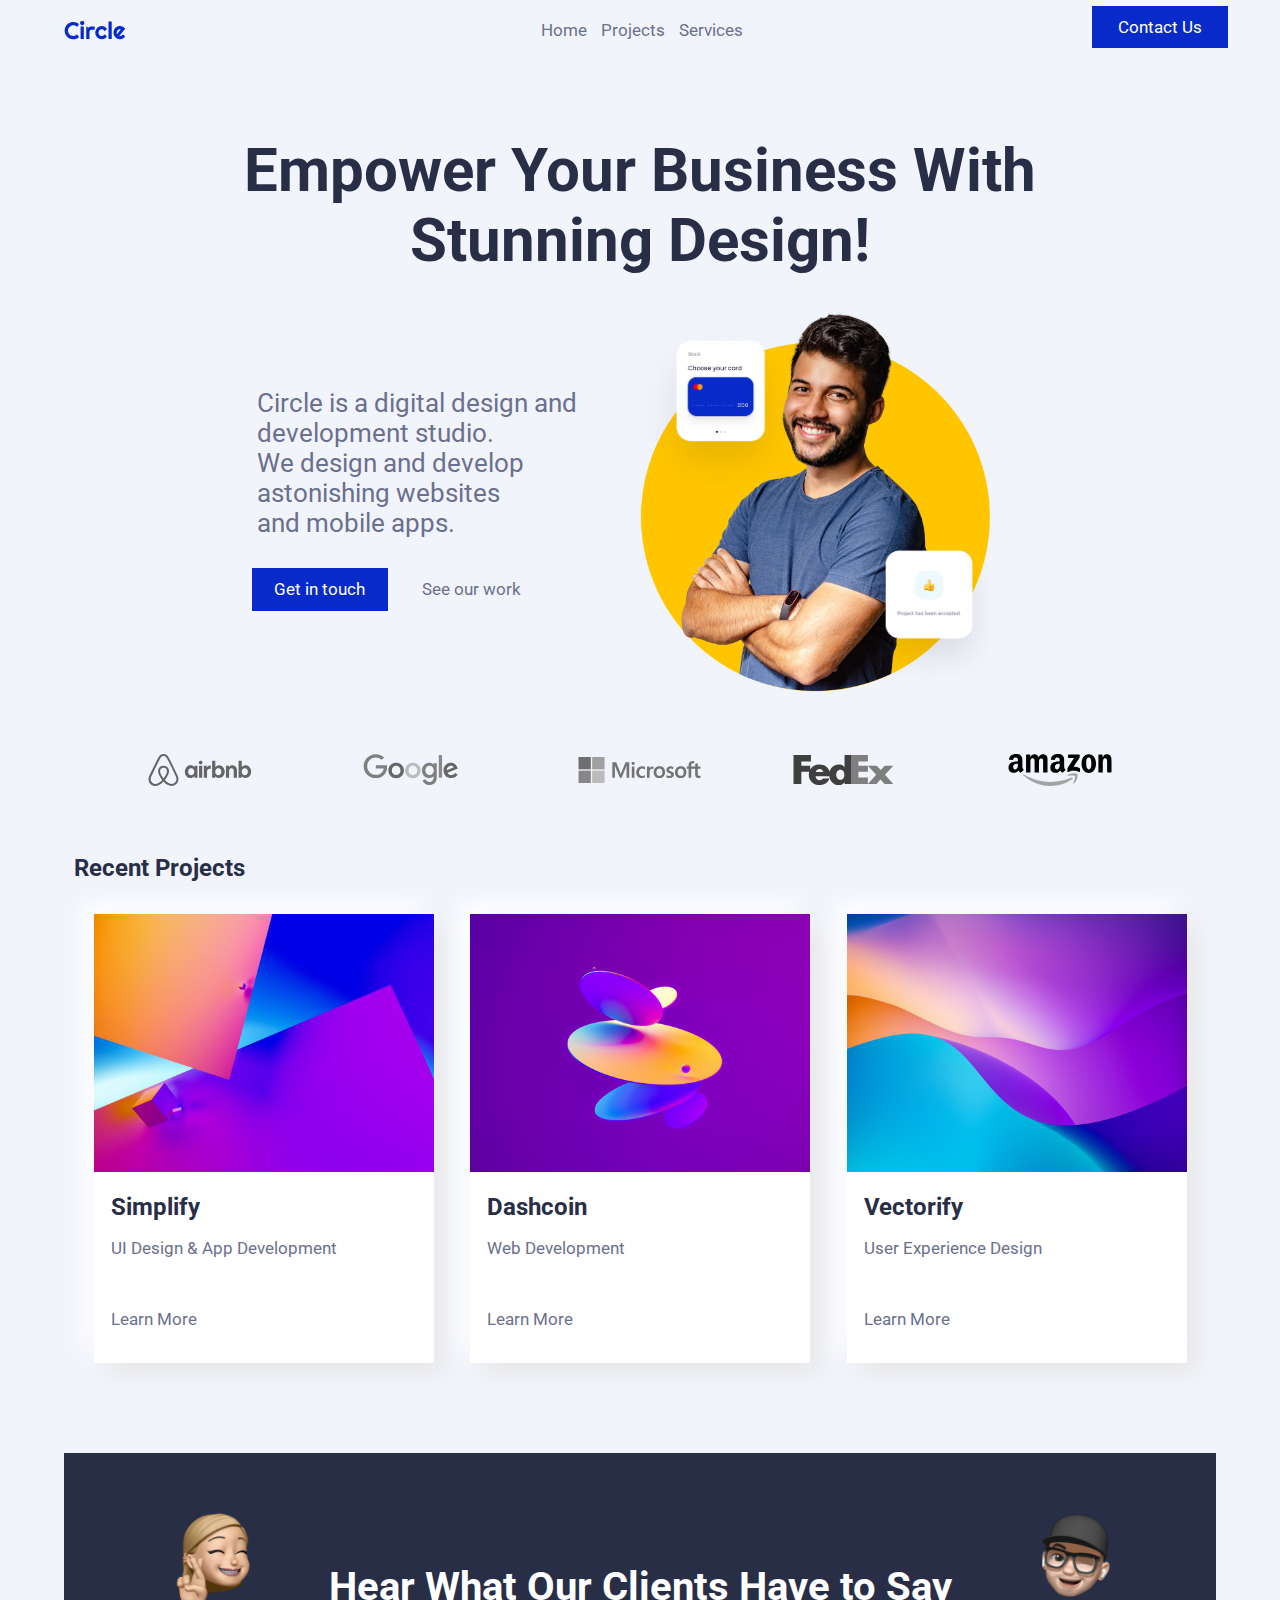
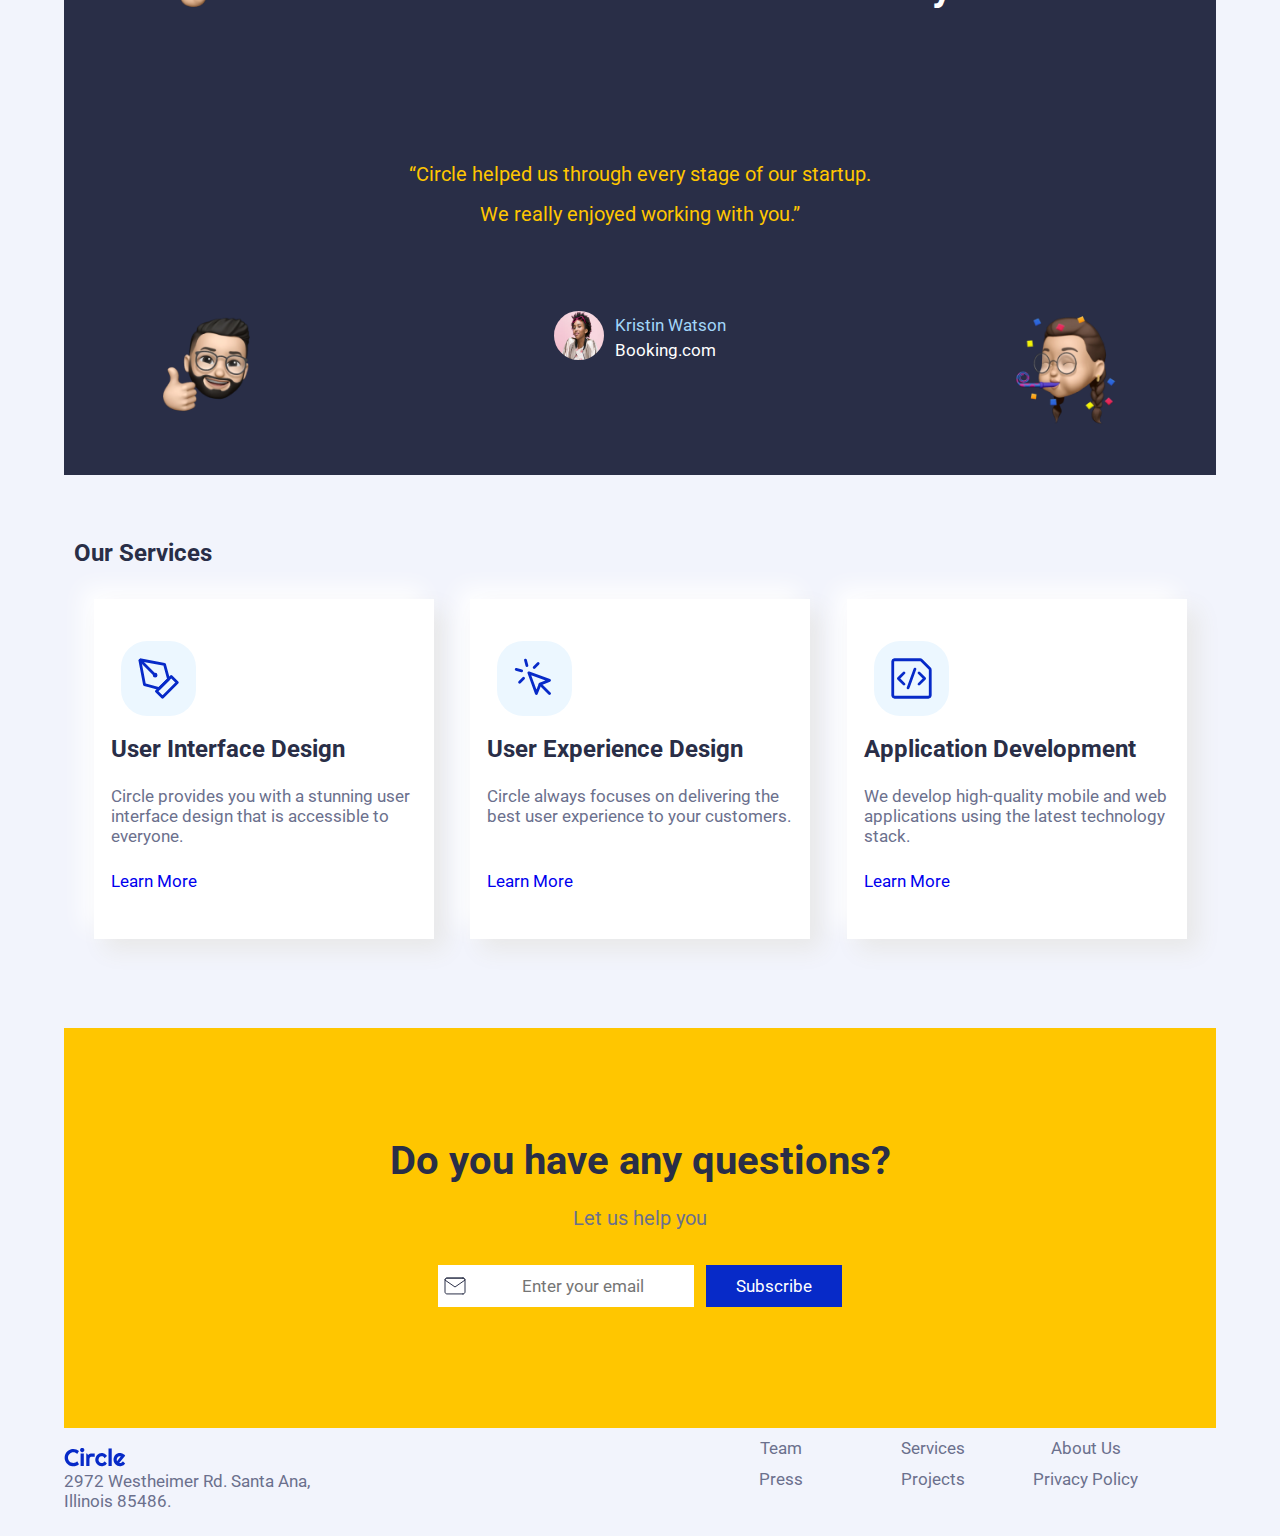
==== commit 7875134f: "Merge branch 'develop' into hero-responsive" ====
--- a/index.html
+++ b/index.html
@@ -5,15 +5,14 @@
   <meta charset="UTF-8" />
   <meta http-equiv="X-UA-Compatible" content="IE=edge" />
   <meta name="viewport" content="width=device-width, initial-scale=1.0" />
-
   <link rel="stylesheet" href="./css/style.css" />
   <link rel="stylesheet" href="./css/burger-qa-footer.css" />
-
   <link rel="preconnect" href="https://fonts.googleapis.com" />
   <link rel="preconnect" href="https://fonts.gstatic.com" crossorigin />
   <link href="https://fonts.googleapis.com/icon?family=Material+Icons" rel="stylesheet" />
-  <script src="burger.js" defer></script>
-  <title>Circle</title>
+  <script src="./js/burger.js" defer></script>
+  <script src="./js/app.js" defer></script>
+  <title>Circle 3</title>
 </head>
 
 <body>
@@ -30,7 +29,7 @@
       <ul class="non-underline list-direction margin-ul">
         <li><a href="#" class="non-underline">Home</a></li>
         <li><a href="#recent-projects" class="non-underline">Projects</a></li>
-        <li><a href="#" class="non-underline">Services</a></li>
+        <li><a href="#our-services" class="non-underline">Services</a></li>
       </ul>
       <span class="contact-us"><a href="#" class="text-white non-underline">Contact Us</a></span>
     </nav>
@@ -315,7 +314,7 @@
     </div>
   </section>
 
-  <footer class="footer flex-column">
+  <footer class="footer flex-column margin-top-2">
     <div class="div-footer flex-column">
       <div class="div-footer">
         <span class="span-width text-center">
--- a/css/style.css
+++ b/css/style.css
@@ -28,10 +28,11 @@
 
 body {
     width: 100vw;
-    height: 6000px;
+    height: auto;
     color: var(--darkGrey);
     background-color: var(--lighterGrey);
     /* border: 1px solid red; */
+    margin-bottom: 2%;
 
     display: flex;
     flex-direction: column;
@@ -235,7 +236,7 @@
 #hero-img {
     position: relative;
     width: 90%;
-    z-index: 5;
+    z-index: 0;
 }
 
 #hero-card {
@@ -243,7 +244,7 @@
     right: 50%;
     bottom: 45%;
     width: 55%;
-    z-index: 10;
+    z-index: 0;
 }
 
 #hero-emoji {
@@ -251,7 +252,7 @@
     left: 53%;
     top: 65%;
     width: 55%;
-    z-index: 10;
+    z-index: 0;
 }
 
 /* COMPANIES */
@@ -475,6 +476,8 @@
     flex-wrap: wrap;
 }
 
+
+
 .card__item-ser{
     background-color: var(--white);
     padding-bottom: 1em;
@@ -491,12 +494,6 @@
     position: relative;
 }
 
-.card__content-ser{
-    /* width: 100%;
-    margin: auto;
-
-    border: 1px solid red; */
-}
 
 .card__picture-ser{
     width: 60%;
@@ -1181,4 +1178,6 @@
         margin-top: 0%;
         margin-bottom: 5%;
     }
+.margin-top-2{
+    margin-top: 2%;
 }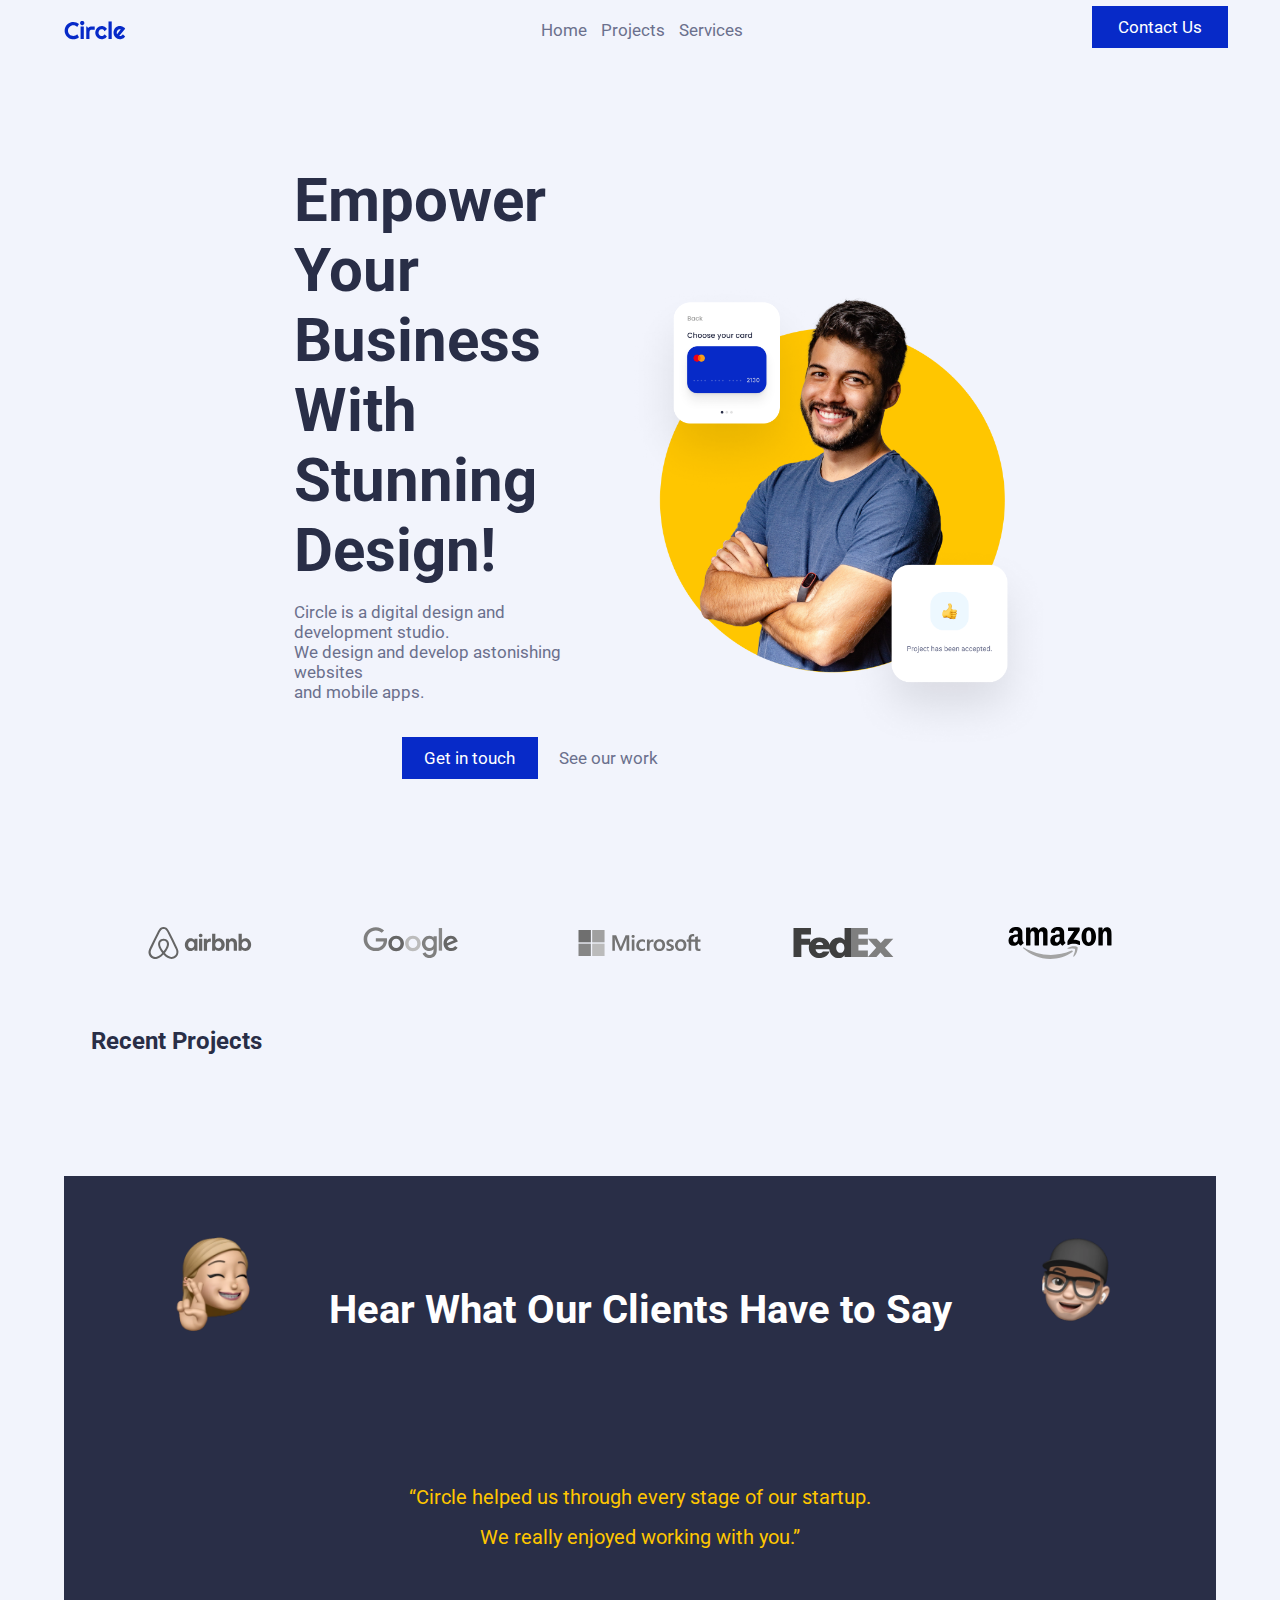
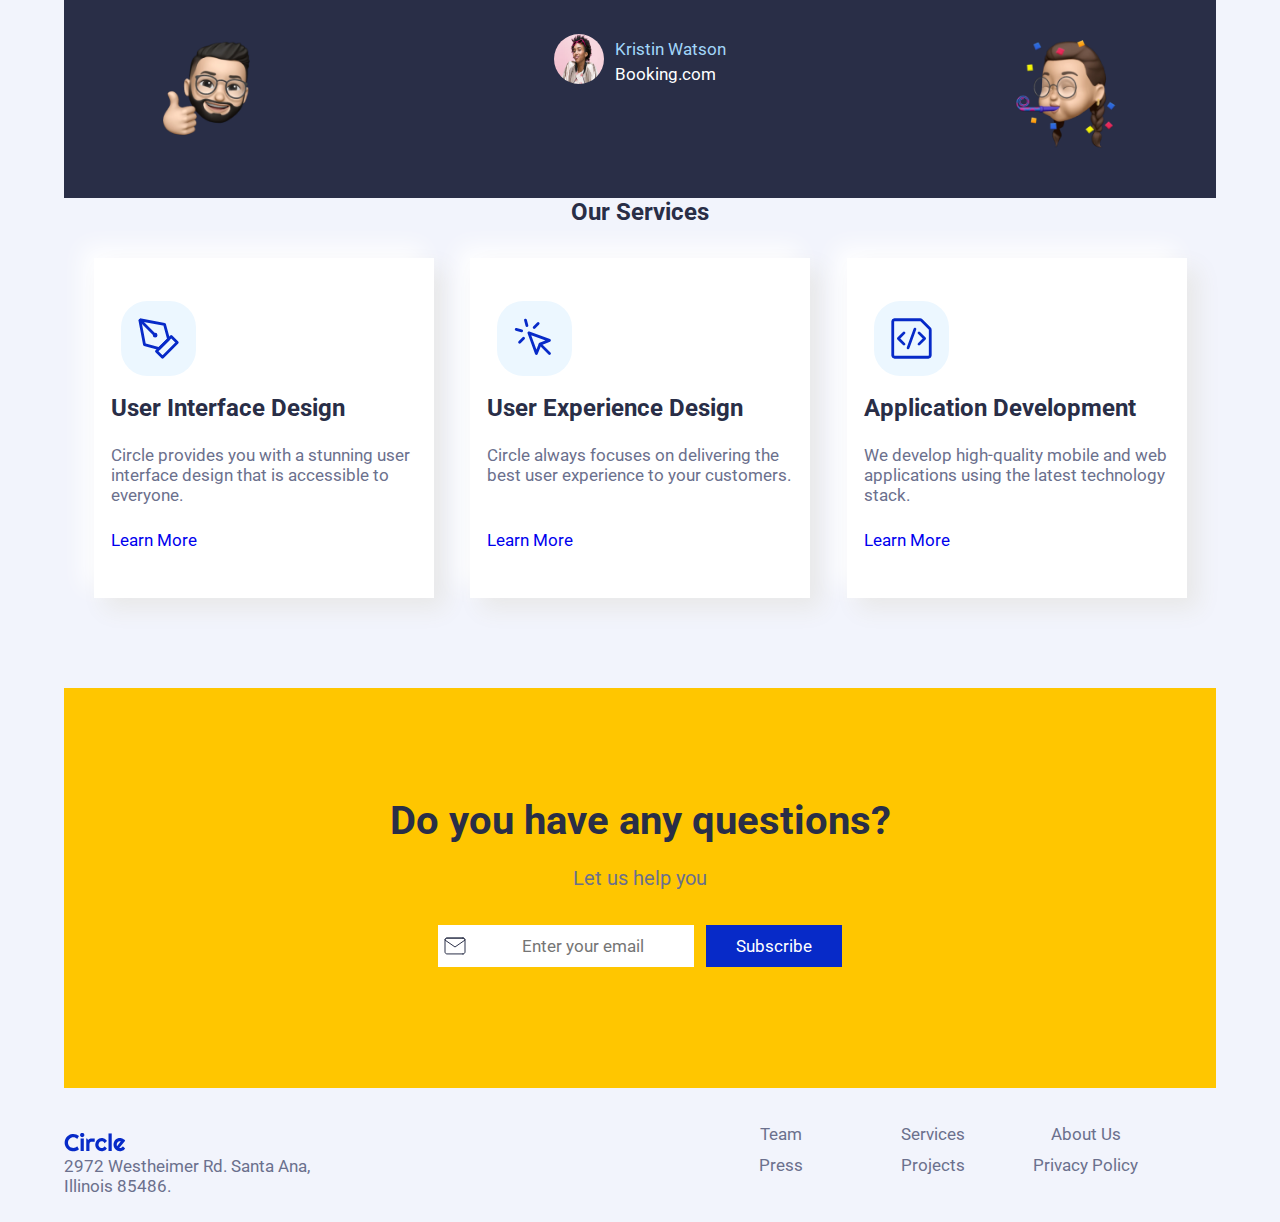
==== commit 8e7e6190: "index.html y projects.html con carpetas css" ====
--- a/index.html
+++ b/index.html
@@ -11,12 +11,11 @@
   <link rel="preconnect" href="https://fonts.gstatic.com" crossorigin />
   <link href="https://fonts.googleapis.com/icon?family=Material+Icons" rel="stylesheet" />
   <script src="./js/burger.js" defer></script>
-  <script src="./js/app.js" defer></script>
+  <!-- <script src="./js/app.js" defer></script> -->
   <title>Circle 3</title>
 </head>
 
 <body>
-
   <!-- NAV BAR -->
   <nav class="navbar">
     <div class="navbar-overlay display-none" onclick="toggleMenuOpen()"></div>
@@ -34,10 +33,9 @@
       <span class="contact-us"><a href="#" class="text-white non-underline">Contact Us</a></span>
     </nav>
   </nav>
-
   <!-- HERO SECTION -->
-  <header class="desktop">
-    <article class="half-box1 center-center1">
+  <header>
+    <article class="half-box1 flex grid center-center1">
       <h1 class="hero-header">Empower Your Business With Stunning Design!</h1>
       <div class="par-head">
         <p>Circle is a digital design and development studio.</p>
@@ -59,68 +57,7 @@
       <img id="hero-card" src="./images/hero-section/card-1.png" alt="Credit Card" />
       <img id="hero-emoji" src="./images/hero-section/card-2.png" alt="Project Accepted" />
     </div>
-
   </header>
-
-  <!-- HEADER TABLET -->
-  <header class="tablet">
-    <div class="parent-tablet hero-tablet display-hero-tab">
-      <div class="div1">
-        <h1 class="hero-header-tablet">Empower Your Business With Stunning Design!</h1>
-      </div>
-      <div class="div2">
-        <div class="half-box2-tablet center-center2-tablet">
-          <img id="hero-img-tablet" src="./images/hero-section/hero-image.png" alt="Person" />
-          <img id="hero-card-tablet" src="./images/hero-section/card-1.png" alt="Credit Card" />
-          <img id="hero-emoji-tablet" src="./images/hero-section/card-2.png" alt="Project Accepted" />
-        </div>
-      </div>
-      <div class="div3">
-        <div class="par-head-tablet">
-          <p>Circle is a digital design and development studio.</p>
-          <p>We design and develop astonishing websites</p>
-          <p>and mobile apps.</p>
-        </div>
-
-        <div class="header-cta-tablet">
-          <div id="ow-tablet">
-            <a id="contact-us-tablet" href="#">Get in touch</a>
-          </div>
-          <div id="ow-tablet">
-            <a id="our-work-tablet" href="#">See our work</a>
-          </div>
-        </div>
-      </div>
-  </header>
-
-  <!-- HEADER MOBILE -->
-  <div class="parent-mob">
-    <div class="div1-mob"> 
-      <h1 class="hero-header-mob">Empower Your Business With Stunning Design!</h1>
-    </div>
-    <div class="div2-mob"> 
-      <div class="par-head-mob">
-        <p class="desc-text">Circle is a digital design and development studio. We design and develop astonishing websites and mobile apps.</p>
-      </div>
-    </div>
-    <div class="div3-mob"> 
-      <div class="half-box2-mob center-center2-mob">
-        <img id="hero-img-mob" src="./images/hero-section/hero-image.png" alt="Person" />
-        <img id="hero-card-mob" src="./images/hero-section/card-1.png" alt="Credit Card" />
-        <img id="hero-emoji-mob" src="./images/hero-section/card-2.png" alt="Project Accepted" />
-      </div>
-    </div>
-    <div class="div4-mob"> 
-      <div class="header-cta-mob">
-        <div id="ow-mob">
-          <a id="contact-us-mob" href="#">Get in touch</a>
-        </div>
-        <div id="ow-mob">
-          <a id="our-work-mob" href="#">See our work</a>
-        </div>
-      </div>
-    </div>
-  </div>
 
   <!-- COMPANIES -->
   <aside id="companies">
@@ -166,14 +103,14 @@
   </aside>
 
   <!-- PROJECTS -->
-  <section class="recent-projects">
+  <section id="recent-projects">
     <h3 class="bod-med">Recent Projects</h3>
   </section>
 
-  <div class="projects">
-    <article class="card__item">
+  <div id="projects" class="projects">
+    <!-- <article class="card__item">
       <div class="card__content">
-        <figure class="card__picture">
+        <figure id="project-picture1" class="card__picture">
           <img src="images/projects-section/1.jpg" alt="Project Simplify" class="card__img" />
         </figure>
 
@@ -187,12 +124,12 @@
 
     <article class="card__item">
       <div class="card__content">
-        <figure class="card__picture">
+        <figure id="project-picture2" class="card__picture">
           <img src="./images/projects-section/2.jpg" alt="Project Simplify" class="card__img" />
         </figure>
 
         <div class="card__text">
-          <h3 class="card__title bod-med">Dashcoin</h3>
+          <h3 id="prueba" class="card__title bod-med">Dashcoin</h3>
           <p class="card__paragraph">Web Development</p>
           <div class="card__footer">Learn More</div>
         </div>
@@ -201,17 +138,17 @@
 
     <article class="card__item">
       <div class="card__content">
-        <figure class="card__picture">
+        <figure id="project-picture3" class="card__picture">
           <img src="./images/projects-section/5.jpg" alt="Project Simplify" class="card__img" />
         </figure>
 
         <div class="card__text">
-          <h3 class="card__title bod-med">Vectorify</h3>
+          <h3 class="card__title bod-med">hola</h3>
           <p class="card__paragraph">User Experience Design</p>
           <div class="card__footer">Learn More</div>
         </div>
       </div>
-    </article>
+    </article> -->
   </div>
 
   <!-- CLIENTS FEEDBACK -->
@@ -229,12 +166,10 @@
       <span class="client-feedback"><img class="img-size-cf img-pfp" src="./images/testimonial-section/profile.png"
           alt="Profile" /></span>
       <span class="feedback-name">
-        <div>
+        <span>
           Kristin Watson
-          <div class="feedback-company">
-            Booking.com
-          </div>
-        </div>
+          <div class="feedback-company">Booking.com</div>
+        </span>
       </span>
     </div>
     <div class="emoji-feedback emoji-feedback-tl">
@@ -252,24 +187,24 @@
   </section>
 
   <!-- OUR SERVICES  -->
-  <section class="recent-projects">
+  <section id="our-services">
     <h3 class="bod-med">Our Services</h3>
   </section>
 
   <div class="services">
     <article class="card__item-ser">
-      <!-- <div class="card__content-ser"> -->
       <figure class="card__picture-ser">
         <img src="./images/services-section/icons/1.svg" alt="Pen Icon" class="card__img-ser" />
       </figure>
 
       <div class="card__text-ser">
         <h3 class="card__title-ser bod-med">User Interface Design</h3>
-        <p class="card__paragraph-ser">Circle provides you with a stunning user interface design that is accessible to
-          everyone.</p>
+        <p class="card__paragraph-ser">
+          Circle provides you with a stunning user interface design that is
+          accessible to everyone.
+        </p>
         <div class="card__footer-ser"><a href="#">Learn More</a></div>
       </div>
-      <!-- </div> -->
     </article>
 
     <article class="card__item-ser">
@@ -280,7 +215,9 @@
 
         <div class="card__text-ser">
           <h3 class="card__title-ser bod-med">User Experience Design</h3>
-          <p class="card__paragraph-ser">Circle always focuses on delivering the best user experience to your customers.
+          <p class="card__paragraph-ser">
+            Circle always focuses on delivering the best user experience to
+            your customers.
           </p>
           <div class="card__footer-ser"><a href="#">Learn More</a></div>
         </div>
@@ -295,14 +232,15 @@
 
         <div class="card__text-ser">
           <h3 class="card__title-ser bod-med">Application Development</h3>
-          <p class="card__paragraph-ser">We develop high-quality mobile and web applications using the latest technology
-            stack.</p>
+          <p class="card__paragraph-ser">
+            We develop high-quality mobile and web applications using the
+            latest technology stack.
+          </p>
           <div class="card__footer-ser"><a href="#">Learn More</a></div>
         </div>
       </div>
     </article>
   </div>
-
   <!-- NEWSLETTER  -->
   <section class="bg-yellow flex column section-questions-size">
     <h3 class="text-center">Do you have any questions?</h3>
@@ -345,7 +283,7 @@
       <p class="box-address text-center">Illinois 85486.</p>
     </div>
   </footer>
-  <script src="app.js"></script>
+  <script src="./js/app.js"></script>
 </body>
 
 </html>--- a/css/style.css
+++ b/css/style.css
@@ -1,1183 +1,596 @@
-@import url('https://fonts.googleapis.com/css?family=Roboto:100,300,400,500,700&display=swap');
+@import url("https://fonts.googleapis.com/css?family=Roboto:100,300,400,500,700&display=swap");
 
 :root {
-    --darkBlue: #072AC8;
-    --celeste: #43D2FF;
-    --lightBlue: #A2D6F9;
-    --lighterBlue: #D1EDFF;
-
-    --dark: #292E47;
-    --darkGrey: #6B708D;
-    --lighGrey: #ECF7FF;
-    --lighterGrey: #F2F4FC;
-
-    --yellow: #FFC600;
-    --white: #ffffff;
-    --black: #000000; 
+  --darkBlue: #072ac8;
+  --celeste: #43d2ff;
+  --lightBlue: #a2d6f9;
+  --lighterBlue: #d1edff;
+
+  --dark: #292e47;
+  --darkGrey: #6b708d;
+  --lighGrey: #ecf7ff;
+  --lighterGrey: #f2f4fc;
+
+  --yellow: #ffc600;
+  --white: #ffffff;
+  --black: #000000;
 }
 
 /* GENERAL */
 
 * {
-    margin: 0;
-    padding: 0;
-    box-sizing: border-box;
-    font-family: 'Roboto', sans-serif;
-    font-size: 17px;
+  margin: 0;
+  padding: 0;
+  box-sizing: border-box;
+  font-family: "Roboto", sans-serif;
+  font-size: 17px;
 }
 
 body {
-    width: 100vw;
-    height: auto;
-    color: var(--darkGrey);
-    background-color: var(--lighterGrey);
-    /* border: 1px solid red; */
-    margin-bottom: 2%;
-
-    display: flex;
-    flex-direction: column;
-    justify-content: flex-start;
-    align-items: center;
+  width: 100vw;
+  height: auto;
+  color: var(--darkGrey);
+  background-color: var(--lighterGrey);
+  /* border: 1px solid red; */
+  margin-bottom: 2%;
+
+  display: flex;
+  flex-direction: column;
+  justify-content: flex-start;
+  align-items: center;
 }
 
 h1 {
-    font-size: 3.5rem;
-    font-weight: bold;
-    color: var(--dark);
+  font-size: 3.5rem;
+  font-weight: bold;
+  color: var(--dark);
 }
 
 h2 {
-    font-size: 2.94rem;
-    font-weight: bold;
-    color: var(--dark);
+  font-size: 2.94rem;
+  font-weight: bold;
+  color: var(--dark);
 }
 
 h3 {
-    font-size: 2.35rem;
-    font-weight: bold;
-    color: var(--dark);
+  font-size: 2.35rem;
+  font-weight: bold;
+  color: var(--dark);
 }
 
 h4 {
-    font-size: 1.41rem;
-    font-weight: bold;
-    color: var(--dark);
+  font-size: 1.41rem;
+  font-weight: bold;
+  color: var(--dark);
 }
 
 .bod-med {
-    font-size: 1.41rem;
-    font-weight: 700;
+  font-size: 1.41rem;
+  font-weight: 700;
 }
 
 .bod-reg {
-    font-size: 1.17rem;
-    font-weight: normal;
+  font-size: 1.17rem;
+  font-weight: normal;
 }
 
 .head-reg {
-    font-size: 1rem;
-    font-weight: normal;
+  font-size: 1rem;
+  font-weight: normal;
 }
 
 .head-med {
-    font-size: 1rem;
-    font-weight: 700;
+  font-size: 1rem;
+  font-weight: 700;
 }
 
 .capt-reg1 {
-    font-size: 0.88rem;
-    font-weight: normal;
+  font-size: 0.88rem;
+  font-weight: normal;
 }
 
 .capt-reg2 {
-    font-size: 0.76rem;
-    font-weight: normal;
+  font-size: 0.76rem;
+  font-weight: normal;
 }
 
 .contact-us {
-    width: 8rem;
-    height: 2.5rem;
-    background-color: var(--darkBlue);
-    color: var(--white);
-    font-size: 1rem;
-
-    display: flex;
-    justify-content: center;
-    align-items: center;
+  width: 8rem;
+  height: 2.5rem;
+  background-color: var(--darkBlue);
+  color: var(--white);
+  font-size: 1rem;
+
+  display: flex;
+  justify-content: center;
+  align-items: center;
 }
 
 /* HERO SECTION */
 
-header.desktop {
-    display: inline-flex;
-    width: 60%;
-    height: auto;
-    flex-direction: row;
-    justify-content: center;
-    align-items: center;
-    margin-top: 10%;
-}
-
-header .desktop > article {
-    display: flex;
-    flex-direction: column;
-    justify-content: center;
-    align-items: center;
-}
-
-.parent-tablet,
-.hero-tablet,
-.display-hero-tab,
-.hero-header-tablet,
-.half-box2-tablet,
-.center-center2-tablet,
-/* #hero-img-tablet,
-#hero-card-tablet,
-#hero-emoji-tablet, */
-.hero-img-tablet,
-.hero-card-tablet,
-.hero-emoji-tablet,
-.par-head-tablet,
-.hero-header-mob,
-.parent-mob
-{
- display: none;
+header {
+  display: inline-flex;
+  width: 60%;
+  height: auto;
+  flex-direction: row;
+  justify-content: center;
+  align-items: center;
+  margin-top: 10%;
+}
+
+header > article {
+  display: flex;
+  flex-direction: column;
+  justify-content: center;
+  align-items: center;
 }
 
 .half-box1 {
-    width: 50%;
-    height: 100%;
-    padding: 5% 5%;
+  width: 50%;
+  height: 100%;
+  padding: 5% 5%;
 }
 
 .half-box2 {
-    width: 50%;
-    height: 100%;
+  width: 50%;
+  height: 100%;
 }
 
 .center-center1 {
-    display: flex;
-    flex-direction: column;
-    justify-content: center;
-    align-items: flex-start;
-    flex-wrap: wrap;
+  display: flex;
+  flex-direction: column;
+  justify-content: center;
+  align-items: flex-start;
+  flex-wrap: wrap;
 }
 
 .center-center2 {
-    display: flex;
-    justify-content: center;
-    align-items: center;
-    position: relative;
+  display: flex;
+  justify-content: center;
+  align-items: center;
+  position: relative;
 }
 
 .hero-header {
-    display: flex;
-    flex-direction: row;
-    justify-content: space-around;
-    align-items: flex-end;
+  display: flex;
+  flex-direction: row;
+  justify-content: space-around;
+  align-items: flex-end;
 }
 
 #ow {
-    width: 400px;
-    height: 3rem;
-    color: var(--white);
-    font-size: 1.2rem;
-    margin-left: 13rem;
-
-    display: flex;
-    justify-content: center;
-    align-items: center;
+  width: 400px;
+  height: 3rem;
+  color: var(--white);
+  font-size: 1.2rem;
+  margin-left: 13rem;
+
+  display: flex;
+  justify-content: center;
+  align-items: center;
 }
 
 #our-work {
-    position: absolute;
-    width: 400px;
-    color: var(--darkGrey);
-    text-decoration: none;
-}
-
-a #our-work{
-    width: 400px;
+  position: absolute;
+  width: 400px;
+  color: var(--darkGrey);
+  text-decoration: none;
+}
+
+a #our-work {
+  width: 400px;
 }
 
 #our-work a:visited {
-    color: var(--darkGrey);
-}
-
-.par-head{
-    display: flex;
-    flex-direction: column;
-    justify-content: left;
-    align-items: flex-start;
-
-    margin: 5% 0;
+  color: var(--darkGrey);
+}
+
+.par-head {
+  display: flex;
+  flex-direction: column;
+  justify-content: left;
+  align-items: flex-start;
+
+  margin: 5% 0;
 }
 
 #header-cta {
-    width: 30%;
-    height: auto;
-
-    display: flex;
-    flex-direction: row;
-    justify-content: space-between;
-    align-items: center;
-
-    margin: 5% 0;
-}
-
-div > a.contact-us{
-    text-decoration: none;
+  width: 30%;
+  height: auto;
+
+  display: flex;
+  flex-direction: row;
+  justify-content: space-between;
+  align-items: center;
+
+  margin: 5% 0;
+}
+
+div > a.contact-us {
+  text-decoration: none;
 }
 
 a .contact-us:visited {
-    color: var(--white);
+  color: var(--white);
 }
 
 #hero-img {
-    position: relative;
-    width: 90%;
-    z-index: 0;
+  position: relative;
+  width: 90%;
+  z-index: 0;
 }
 
 #hero-card {
-    position: absolute;
-    right: 50%;
-    bottom: 45%;
-    width: 55%;
-    z-index: 0;
+  position: absolute;
+  right: 50%;
+  bottom: 45%;
+  width: 55%;
+  z-index: 0;
 }
 
 #hero-emoji {
-    position: absolute;
-    left: 53%;
-    top: 65%;
-    width: 55%;
-    z-index: 0;
+  position: absolute;
+  left: 53%;
+  top: 65%;
+  width: 55%;
+  z-index: 0;
 }
 
 /* COMPANIES */
 
 #companies-sect {
-    width: 100%;
-
-    margin: 0 auto;
-    margin-top: 2%;
-    padding: 0 2.5rem;
-    max-width: 1200px;
-    display: flex;
-    align-items: center;
-    justify-content: space-evenly;
-    gap: 1.5rem;
-    flex-wrap: wrap;
+  width: 100%;
+
+  margin: 0 auto;
+  margin-top: 2%;
+  padding: 0 2.5rem;
+  max-width: 1200px;
+  display: flex;
+  align-items: center;
+  justify-content: space-evenly;
+  gap: 1.5rem;
+  flex-wrap: wrap;
 }
 
 #companies {
-    width: 100%;
-    margin: 0 auto;
-    margin-top: 7%;
-    padding: 0 2.5rem;
-    max-width: 1200px;
-    display: flex;
-    align-items: center;
-    justify-content: space-evenly;
-    gap: 1.5rem;
-    flex-wrap: wrap;
-    filter: saturate(0%);
+  width: 100%;
+  margin: 0 auto;
+  margin-top: 7%;
+  padding: 0 2.5rem;
+  max-width: 1200px;
+  display: flex;
+  align-items: center;
+  justify-content: space-evenly;
+  gap: 1.5rem;
+  flex-wrap: wrap;
+  filter: saturate(0%);
 }
 
 #companies:hover {
-    filter: saturate(80%);
-}
-
-.corp-logo{
-    padding-bottom: 0em;
-    flex-basis: 124px;
-    max-width: 124px;
-    flex-grow: 1;
-    justify-content: center;
+  filter: saturate(80%);
+}
+
+.corp-logo {
+  padding-bottom: 0em;
+  flex-basis: 124px;
+  max-width: 124px;
+  flex-grow: 1;
+  justify-content: center;
 }
 
 /* RECENT PROJECTS */
 
-.recent-projects {
-    width: 100%;
-    max-width: 1200px;
-    margin-top: 5%;
-    padding: 0 2rem;
-}
-
-#recent-projects h3{
-    display: flex;
-    justify-content: flex-start;
-    align-items: flex-start;
-    padding-left: 1rem;
+#recent-projects {
+  width: 100%;
+  max-width: 1200px;
+  margin-top: 5%;
+  padding: 0 2rem;
+}
+
+#recent-projects h3 {
+  display: flex;
+  justify-content: flex-start;
+  align-items: flex-start;
+  padding-left: 1rem;
 }
 
 .projects {
-    width: 100%;
-    height: auto;
-    margin: 0 auto;
-    margin-top: 2.5%;
-    padding: 0 2.5rem;
-    max-width: 1200px;
-    display: flex;
-    align-items: center;
-    justify-content: space-evenly;
-    gap: 1.5rem;
-    flex-wrap: wrap;
-}
-
-.card__item{
-    background-color: var(--white);
-    padding-bottom: 1em;
-    flex-basis: 280px;
-    max-width: 340px;
-    flex-grow: 1;
-
-    border-radius: 0px;
-    background: #ffffff;
-    box-shadow: 11px 11px 22px #e8e8e8,
-        -11px -11px 22px #ffffff;
-}
-
-.card__content{
-    width: 100%;
-    margin: auto;
-}
-
-.card__picture{
-    background-size: cover;
-    overflow: hidden;
-
+  width: 100%;
+  height: auto;
+  margin: 0 auto;
+  margin-top: 2.5%;
+  padding: 0 2.5rem;
+  max-width: 1200px;
+  display: flex;
+  align-items: center;
+  justify-content: space-evenly;
+  gap: 1.5rem;
+  flex-wrap: wrap;
+}
+
+.card__item {
+  background-color: var(--white);
+  padding-bottom: 1em;
+  flex-basis: 280px;
+  max-width: 340px;
+  flex-grow: 1;
+
+  border-radius: 0px;
+  background: #ffffff;
+  box-shadow: 11px 11px 22px #e8e8e8, -11px -11px 22px #ffffff;
+}
+
+.card__content {
+  width: 100%;
+  margin: auto;
+  height: 440px;
+}
+
+.card__picture {
+  background-size: cover;
+  overflow: hidden;
+  height: 265px;
 }
 
 .card__img {
-    width: 340px;
-    object-fit: fill;
-    transition: all 0.3s linear;
-}
-
-.card__img:hover{
-    transform: scale(1.12);
-}
-
-.card__title{
-    margin-bottom: 1rem;
+  width: 100%;
+  height: 100%;
+  object-fit: fill;
+  transition: all 0.3s linear;
+}
+
+.card__img:hover {
+  transform: scale(1.12);
+}
+
+.card__title {
+  margin-bottom: 1rem;
 }
 
 .card__text {
-    padding: 1rem 1rem;
-}
-
-.card__footer{
-    margin-top: 3rem;
-} 
+  padding: 1rem 1rem;
+}
+
+.card__footer {
+  margin-top: 3rem;
+}
 
 /* CLIENTS FEEDBACK */
 section .bg-dark {
-    position: relative;
+  position: relative;
 }
 
 .bg-dark {
-    background-color: var(--dark);
-}
-
-#feedback-text{
-    margin-top: 8rem;
-    margin-bottom: 4rem;
+  background-color: var(--dark);
+}
+
+#feedback-text {
+  margin-top: 8rem;
+  margin-bottom: 4rem;
 }
 
 .p-font-format-cf {
-    margin: 1rem 0;
-    text-align: center;
-    color: var(--yellow);
+  margin: 1rem 0;
+  text-align: center;
+  color: var(--yellow);
 }
 
 .border-none {
-    border: none;
-    width: auto;
-    text-align: center;
+  border: none;
+  width: auto;
+  text-align: center;
 }
 
 .img-size-cf {
-    width: 2.94rem;
-    height: 2.94rem;
-}
-
-.img-pfp{
-    border-radius: 50%;
+  width: 2.94rem;
+  height: 2.94rem;
+}
+
+.img-pfp {
+  border-radius: 50%;
 }
 
 .section-feedback-size {
-    width: 90%;
-    height: 622px;
-    margin-top: 7%;
+  width: 90%;
+  height: 622px;
+  margin-top: 7%;
 }
 
 .text-center-cf {
-    color: var(--white);
-    text-align: center;
-}
-
-.feedback-name{
-    color: var(--lightBlue);
-} 
-
-.feedback-company{
-    color: var(--white);
-    margin-top: .3rem;
-} 
-
-.fb-section{
-    position: relative;
-}
-
-.emoji-feedback-tl{
-    position: absolute;
-    left: 7%;
-    top: 7%;
-}
-
-.emoji-feedback-tr{
-    position: absolute;
-    right: 7%;
-    top: 7%;
-}
-
-.emoji-feedback-lr{
-    position: absolute;
-    left: 7%;
-    bottom: 7%;
-}
-
-.emoji-feedback-ll{
-    position: absolute;
-    right: 7%;
-    bottom: 7%;
-}
-
-.emoji-feedback img{
-    width: 128px;
+  color: var(--white);
+  text-align: center;
+}
+
+.feedback-name {
+  color: var(--lightBlue);
+}
+
+.feedback-company {
+  color: var(--white);
+  margin-top: 0.3rem;
+}
+
+.fb-section {
+  position: relative;
+}
+
+.emoji-feedback-tl {
+  position: absolute;
+  left: 7%;
+  top: 7%;
+}
+
+.emoji-feedback-tr {
+  position: absolute;
+  right: 7%;
+  top: 7%;
+}
+
+.emoji-feedback-lr {
+  position: absolute;
+  left: 7%;
+  bottom: 7%;
+}
+
+.emoji-feedback-ll {
+  position: absolute;
+  right: 7%;
+  bottom: 7%;
+}
+
+.emoji-feedback img {
+  width: 128px;
 }
 
 /* OUR SERVICES */
 
 .services {
-    width: 100%;
-    height: auto;
-    margin: 0 auto;
-    margin-top: 2.5%;
-    padding: 0 2.5rem;
-    max-width: 1200px;
-    display: flex;
-    align-items: center;
-    justify-content: space-evenly;
-    gap: 1.5rem;
-    flex-wrap: wrap;
-}
-
-
-
-.card__item-ser{
-    background-color: var(--white);
-    padding-bottom: 1em;
-    flex-basis: 280px;
-    max-width: 340px;
-    height: 340px;
-    flex-grow: 1;
-
-    border-radius: 0;
-    background: #ffffff;
-    box-shadow: 11px 11px 22px #e8e8e8,
-        -11px -11px 22px #ffffff;
-
-    position: relative;
-}
-
-
-.card__picture-ser{
-    width: 60%;
-    position: absolute;
-    top: 1.5rem;
-    left: 2rem;
+  width: 100%;
+  height: auto;
+  margin: 0 auto;
+  margin-top: 2.5%;
+  padding: 0 2.5rem;
+  max-width: 1200px;
+  display: flex;
+  align-items: center;
+  justify-content: space-evenly;
+  gap: 1.5rem;
+  flex-wrap: wrap;
+}
+
+.card__item-ser {
+  background-color: var(--white);
+  padding-bottom: 1em;
+  flex-basis: 280px;
+  max-width: 340px;
+  height: 340px;
+  flex-grow: 1;
+
+  border-radius: 0;
+  background: #ffffff;
+  box-shadow: 11px 11px 22px #e8e8e8, -11px -11px 22px #ffffff;
+
+  position: relative;
+}
+
+.card__picture-ser {
+  width: 60%;
+  position: absolute;
+  top: 1.5rem;
+  left: 2rem;
 }
 
 .card__img-ser {
-    margin: 1rem 0;
-    width: 75px;
-    height: auto;
-    transition: all 0.3s linear;
-    position: absolute;
-    right: 8rem;
-    background-color: var(--lighGrey);
-    border-radius: 35% 35% 35% 35%;
-    padding: 15px;
-}
-
-.card__img-ser:hover{
-    transform: scale(1.12);
-}
-
-.card__title-ser{
-    position: absolute;
-    top: 8rem;
-    left: 1rem;
-    padding: 0 .2rem 0 0;
-}
-
-.card__paragraph-ser{
-    position: absolute;
-    top: 11rem;
-    left: 1rem;
-    padding: 0 1rem 0 0;
+  margin: 1rem 0;
+  width: 75px;
+  height: auto;
+  transition: all 0.3s linear;
+  position: absolute;
+  right: 8rem;
+  background-color: var(--lighGrey);
+  border-radius: 35% 35% 35% 35%;
+  padding: 15px;
+}
+
+.card__img-ser:hover {
+  transform: scale(1.12);
+}
+
+.card__title-ser {
+  position: absolute;
+  top: 8rem;
+  left: 1rem;
+  padding: 0 0.2rem 0 0;
+}
+
+.card__paragraph-ser {
+  position: absolute;
+  top: 11rem;
+  left: 1rem;
+  padding: 0 1rem 0 0;
 }
 
 .card__text-ser {
-    padding: 1rem 1rem;
-}
-
-.card__footer-ser{
-    position: absolute;
-    top: 16rem;
-    left: 1rem;
-    text-decoration: none;
-} 
-
-.card__footer-ser a{
-    text-decoration: none;
-} 
+  padding: 1rem 1rem;
+}
+
+.card__footer-ser {
+  position: absolute;
+  top: 16rem;
+  left: 1rem;
+  text-decoration: none;
+}
+
+.card__footer-ser a {
+  text-decoration: none;
+}
 
 /* Estilos para seccion questions */
 .bg-yellow {
-    background-color: var(--yellow);
+  background-color: var(--yellow);
 }
 
 .margin-x-2 {
-    margin: 2% 0;
+  margin: 2% 0;
 }
 
 .border-none {
-    border: none;
-    width: auto;
-    text-align: center;
+  border: none;
+  width: auto;
+  text-align: center;
 }
 
 .img-size {
-    width: 2rem;
-    height: 2rem;
-    padding: 0 2%;
-
+  width: 2rem;
+  height: 2rem;
+  padding: 0 2%;
 }
 
 .mail-input {
-    border: 1px solid red;
-    justify-content: center;
-    align-items: center;
-    height: 2.5rem;
-    background-color: var(--white);
-    margin: 1% 0;
-    display: flex;
-    border: none;
+  border: 1px solid red;
+  justify-content: center;
+  align-items: center;
+  height: 2.5rem;
+  background-color: var(--white);
+  margin: 1% 0;
+  display: flex;
+  border: none;
 }
 
 .flex-row {
-    display: inline-flex;
-    width: 100%;
-    flex-direction: row;
-    justify-content: center;
-    align-items: center;
+  display: inline-flex;
+  width: 100%;
+  flex-direction: row;
+  justify-content: center;
+  align-items: center;
 }
 
 .flex-column {
-    display: inline-flex;
-    width: 100%;
-    flex-direction: column;
-    justify-content: center;
-    align-items: center;
+  display: inline-flex;
+  width: 100%;
+  flex-direction: column;
+  justify-content: center;
+  align-items: center;
 }
 
 .flex {
-    display: flex;
-    justify-content: center;
-    align-items: center;
-    flex-direction: column;
-
+  display: flex;
+  justify-content: center;
+  align-items: center;
+  flex-direction: column;
 }
 
 .section-questions-size {
-    width: 90%;
-    height: 500px;
-    margin-top: 7%;
-    /* quitar margen  */
-
+  width: 90%;
+  height: 500px;
+  margin-top: 7%;
+  /* quitar margen  */
 }
 
 .text-center {
-    text-align: center;
-}
-
-/* MEDIA LAPTOP */
-@media only screen and (max-width: 1618px) {
-
-/* HERO SECTION MEDIA QUERY*/
-.parent-tablet {
-    height: 600px;
-    display: grid;
-    grid-template-columns: repeat(2, 1fr);
-    grid-template-rows: repeat(3, 1fr);
-    grid-column-gap: 0px;
-    grid-row-gap: 20px;
-    }
-    
-    .div1 { 
-        grid-area: 1 / 1 / 2 / 3;
-        width: 100%;
-        display: flex;
-        justify-content: center;
-        align-items: center;
-        margin-top: 8rem;
-        margin-bottom: 6rem;
-        padding: 0 12%;
-        text-align: center;
-
-        /* border: 1px solid orange;  */
-    }
-    .div2 { 
-        grid-area: 2 / 2 / 4 / 3;
-        width: 100%;
-        margin-top: 2rem;
-
-        /* border: 1px solid orange;  */
-    }
-    .div3 { 
-        grid-area: 2 / 1 / 4 / 2;
-        width: 100%;
-        height: 85%;
-        display: flex;
-        flex-direction: column;
-        justify-content: center;
-        padding-right: 1.2rem;
-        align-items: center;
-
-        /* border: 1px solid orange;  */
-    }
-    .div4 { 
-        grid-area: 3 / 1 / 4 / 2;
-        width: 100%;
-        display: flex;
-        justify-content: right;
-        padding-right: 1.2rem;
-        align-items: center;
-        
-        /* border: 1px solid orange;  */
-    }
-
-header.desktop {
-    display: none;
-}
-
-article .half-box1-tablet {
-    width: 70%;
-    height: 100%;
-    padding: 5% 5%;
-}
-
-.half-box2-tablet {
-    width: 350px;
-    height: 80%;
-}
-
-.center-center1-tablet {
-    display: flex;
-    flex-direction: row;
-    justify-content: center;
-    align-items: flex-start;
-    flex-wrap: wrap;
-}
-
-.center-center2-tablet {
-    display: flex;
-    justify-content: center;
-    align-items: center;
-    position: relative;
-}
-
-.hero-header-tablet {
-    display: flex;
-    flex-direction: row;
-    justify-content: space-around;
-    align-items: flex-end;
-}
-
-#contact-us-tablet {
-    width: 8rem;
-    height: 2.5rem;
-    background-color: var(--darkBlue);
-    color: var(--white);
-    font-size: 1rem;
-
-    display: flex;
-    justify-content: center;
-    align-items: center;
-}
-
-#ow-tablet {
-    width: auto;
-    height: auto;
-    color: var(--white);
-    font-size: 1.2rem;
-
-    display: flex;
-    flex-direction: row;
-    justify-content: center;
-    align-items: center;
-}
-
-#our-work-tablet {
-    position: absolute;
-    width: auto;
-    left: 33%;
-    color: var(--darkGrey);
-    text-decoration: none;
-}
-
-a #our-work-tablet{
-    width: 400px;
-}
-
-#our-work-tablet a:visited {
-    color: var(--darkGrey);
-}
-
-.par-head-tablet{
-    display: flex;
-    flex-direction: column;
-    justify-content: left;
-    align-items: flex-start;
-
-    margin: 5% 0;
-}
-
-.par-head-tablet p{
-    font-size: 1.55rem;
-    margin-left: 40%;
-}
-
-.header-cta-tablet {
-    /* width: 600px; */
-    width: 20%;
-    height: auto;
-
-    display: flex;
-    flex-direction: row;
-    justify-content: flex-start;
-    align-items: center;
-
-    margin: 0% 0;
-}
-
-div > a#contact-us-tablet{
-    text-decoration: none;
-}
-
-a #contact-us-tablet:visited {
-    color: var(--white);
-}
-
-#hero-img-tablet {
-    position: relative;
-    width: 100%;
-    z-index: 5;
-}
-
-#hero-card-tablet {
-    position: absolute;
-    right: 52%;
-    bottom: 45%;
-    width: 50%;
-    z-index: 10;
-}
-
-#hero-emoji-tablet {
-    position: absolute;
-    left: 60%;
-    top: 75%;
-    width: 45%;
-    z-index: 10;
-}
-
-#companies {
-    margin-top: 12%;
-}
-
-.hero-header-mob,
-.parent-mob{
-    display: none;
-}
-
-}
-
-/* MEDIA MOBILE */
-@media only screen and (max-width: 860px) {
-
-    .parent-tablet,
-    .hero-tablet,
-    .display-hero-tab,
-    .hero-header-tablet,
-    .half-box2-tablet,
-    .center-center2-tablet,
-    /* #hero-img-tablet,
-    #hero-card-tablet,
-    #hero-emoji-tablet, */
-    .hero-img-tablet,
-    .hero-card-tablet,
-    .hero-emoji-tablet,
-    .par-head-tablet
-    {
-     display: none;
-    }
-
-.parent-mob {
-    display: grid;
-    grid-template-columns: 1fr;
-    /* grid-template-rows: repeat(4, 1fr); */
-    grid-column-gap: 0px;
-    grid-row-gap: 0px;
-    width: 100%;
-    }
-    
-    .div1-mob { 
-        grid-area: 1 / 1 / 2 / 2;
-
-        width: 100%;
-        height: 200px;
-        display: flex;
-        justify-content: center;
-        align-items: center;
-        margin: 15% 0 0% 0; 
-        padding: 0% 8%;
-        text-align: center;
-    }
-    .div2-mob { 
-        grid-area: 2 / 1 / 3 / 2;
-        width: 100%;
-        height: 100%;
-        display: flex;
-        justify-content: center;
-        align-items: center;
-        margin: 0% 0 15% 0;
-    }
-    .div3-mob { 
-        grid-area: 3 / 1 / 4 / 2; 
-        display: flex;
-        justify-content: center;
-        align-items: center;
-    }
-    .div4-mob { 
-        grid-area: 4 / 1 / 5 / 2; 
-        width: 100%;
-        height: 200px;
-        display: flex;
-        justify-content: center;
-        align-items: center;
-    }
-
-    header.desktop {
-        display: none;
-    }
-    
-    .half-box2-mob {
-        width: 100%;
-        height: 100%;
-    }
-    
-    .center-center1-mob {
-        display: flex;
-        flex-direction: row;
-        justify-content: center;
-        align-items: flex-start;
-        flex-wrap: wrap;
-    }
-    
-    .center-center2-mob {
-        display: flex;
-        justify-content: center;
-        align-items: center;
-        position: relative;
-    }
-    
-    .hero-header-mob {
-        display: flex;
-        flex-direction: row;
-        justify-content: space-around;
-        align-items: flex-end;
-    }
-    
-    #contact-us-mob {
-        width: 100%;
-        height: 4.5rem;
-        background-color: var(--darkBlue);
-        color: var(--white);
-        font-size: 2rem;
-    
-        display: flex;
-        justify-content: center;
-        align-items: center;
-    }
-    
-    #ow-mob {
-        width: 50%;
-        height: 3rem;
-        color: var(--white);
-        font-size: 1.2rem;
-    
-        display: flex;
-        flex-direction: row;
-        justify-content: center;
-        align-items: center;
-    }
-    
-    #our-work-mob {
-        position: absolute;
-        width: 30%;
-        color: var(--darkGrey);
-        text-decoration: none;
-        margin-top: 5%;
-        font-size: 1.2rem;
-    }
-    
-    a #our-work-mob{
-        width: 30%;
-    }
-    
-    #our-work-mob a:visited {
-        color: var(--darkGrey);
-    }
-    
-    .par-head-mob{
-        display: flex;
-        flex-direction: column;
-        justify-content: center;
-        align-items: center;
-        text-align: center;
-    
-        margin: 2% 0;
-    }
-    
-    .par-head-mob p{
-        font-size: 2rem;
-        margin: 0% 10%;
-        padding: 0 2%;
-    }
-    .header-cta-mob {
-        width: 100%;
-        height: auto;
-    
-        display: flex;
-        flex-direction: column;
-        justify-content: center;
-        align-items: center;
-    
-        margin: 0% 0;
-    }
-    
-    div > a#contact-us-mob{
-        text-decoration: none;
-    }
-    
-    a #contact-us-mob:visited {
-        color: var(--white);
-    }
-    
-    #hero-img-mob {
-        position: relative;
-        width: 50%;
-        z-index: 5;
-    }
-    
-    #hero-card-mob {
-        position: absolute;
-        right: 50%;
-        bottom: 45%;
-        width: 25%;
-        z-index: 10;
-    }
-    
-    #hero-emoji-mob {
-        position: absolute;
-        left: 53%;
-        top: 60%;
-        width: 25%;
-        z-index: 10;
-    }
-    
-}
-
-@media only screen and (max-width: 769px) {
-    #our-work-mob {
-        width: 20%;
-        right: 40%;
-        font-size: 1.5rem;
-    }
-
-    #companies{
-        margin-top: 3%;
-    }
-
-    .recent-projects {
-        width: auto;
-    }
-
-    .text-center-cf {
-        font-size: 2rem;
-        padding: 0 10%;
-    }
-
-    #feedback-text {
-        margin-top: 5%;
-        margin-bottom: 5%;
-        padding: 0 10%;
-    }
-
-    .emoji-feedback-tl{
-        position: absolute;
-        left: 1%;
-        top: 1%;
-    }
-    
-    .emoji-feedback-tr{
-        position: absolute;
-        right: 1%;
-        top: 1%;
-    }
-    
-    .emoji-feedback-lr{
-        position: absolute;
-        left: 1%;
-        bottom: 1%;
-    }
-    
-    .emoji-feedback-ll{
-        position: absolute;
-        right: 1%;
-        bottom: 1%;
-    }
-}
-
-@media only screen and (max-width: 426px) {
-    .parent-mob {
-        height: 13%;
-        }
-
-    .div1-mob { 
-        margin: 10% 0 0% 0; 
-    } 
-
-    .div2-mob { 
-        margin: 3% 0 12% 0;
-        height: 50%;
-    }
-
-    .div3-mob { 
-        margin: 0% 0 0% 0;
-        height: 55%;
-    }
-
-
-    .div4-mob { 
-        margin: 0% 0 5% 0;
-        height: 45%;
-    }
-
-    h1.hero-header-mob{
-        font-size: 2rem;
-    }
-
-    .par-head-mob .desc-text{
-        font-size: 1.4rem;
-    }
-
-    #contact-us-mob{
-        width: 70%;
-        height: 3.5rem;
-        font-size: 1.3rem;
-    }
-
-    #our-work-mob {
-        width: 40%;
-        right: 27%;
-    }
-
-    .text-center-cf {
-        font-size: 1.5rem;
-        padding: 0 10%;
-    }
-
-    #feedback-text {
-        margin-top: 5%;
-        margin-bottom: 5%;
-        padding: 0 10%;
-    }
-
-    .emoji-feedback-tl{
-        position: absolute;
-        left: 1%;
-        top: 1%;
-    }
-    
-    .emoji-feedback-tr{
-        position: absolute;
-        right: 1%;
-        top: 1%;
-    }
-    
-    .emoji-feedback-lr{
-        position: absolute;
-        left: 1%;
-        bottom: 1%;
-    }
-    
-    .emoji-feedback-ll{
-        position: absolute;
-        right: 1%;
-        bottom: 1%;
-    }
-
-    #companies {
-        margin-top: 8%;
-        margin-bottom: 5%;
-    }
-    
-}
-
-@media only screen and (max-width: 376px) {
-    #companies {
-        margin-top: 0%;
-        margin-bottom: 5%;
-    }
-
-    #our-work-mob {
-        width: 40%;
-        right: 27%;
-        font-size: 1.3rem;
-    }
-}
-
-@media only screen and (max-width: 321px) {
-    #contact-us-mob{
-        width: 90%;
-        height: 3.5rem;
-        font-size: 1.3rem;
-    }
-
-    #our-work-mob {
-        width: 40%;
-    }
-
-    #companies {
-        margin-top: 0%;
-        margin-bottom: 5%;
-    }
-.margin-top-2{
-    margin-top: 2%;
-}+  text-align: center;
+}
+
+.margin-top-2 {
+  margin-top: 2%;
+}
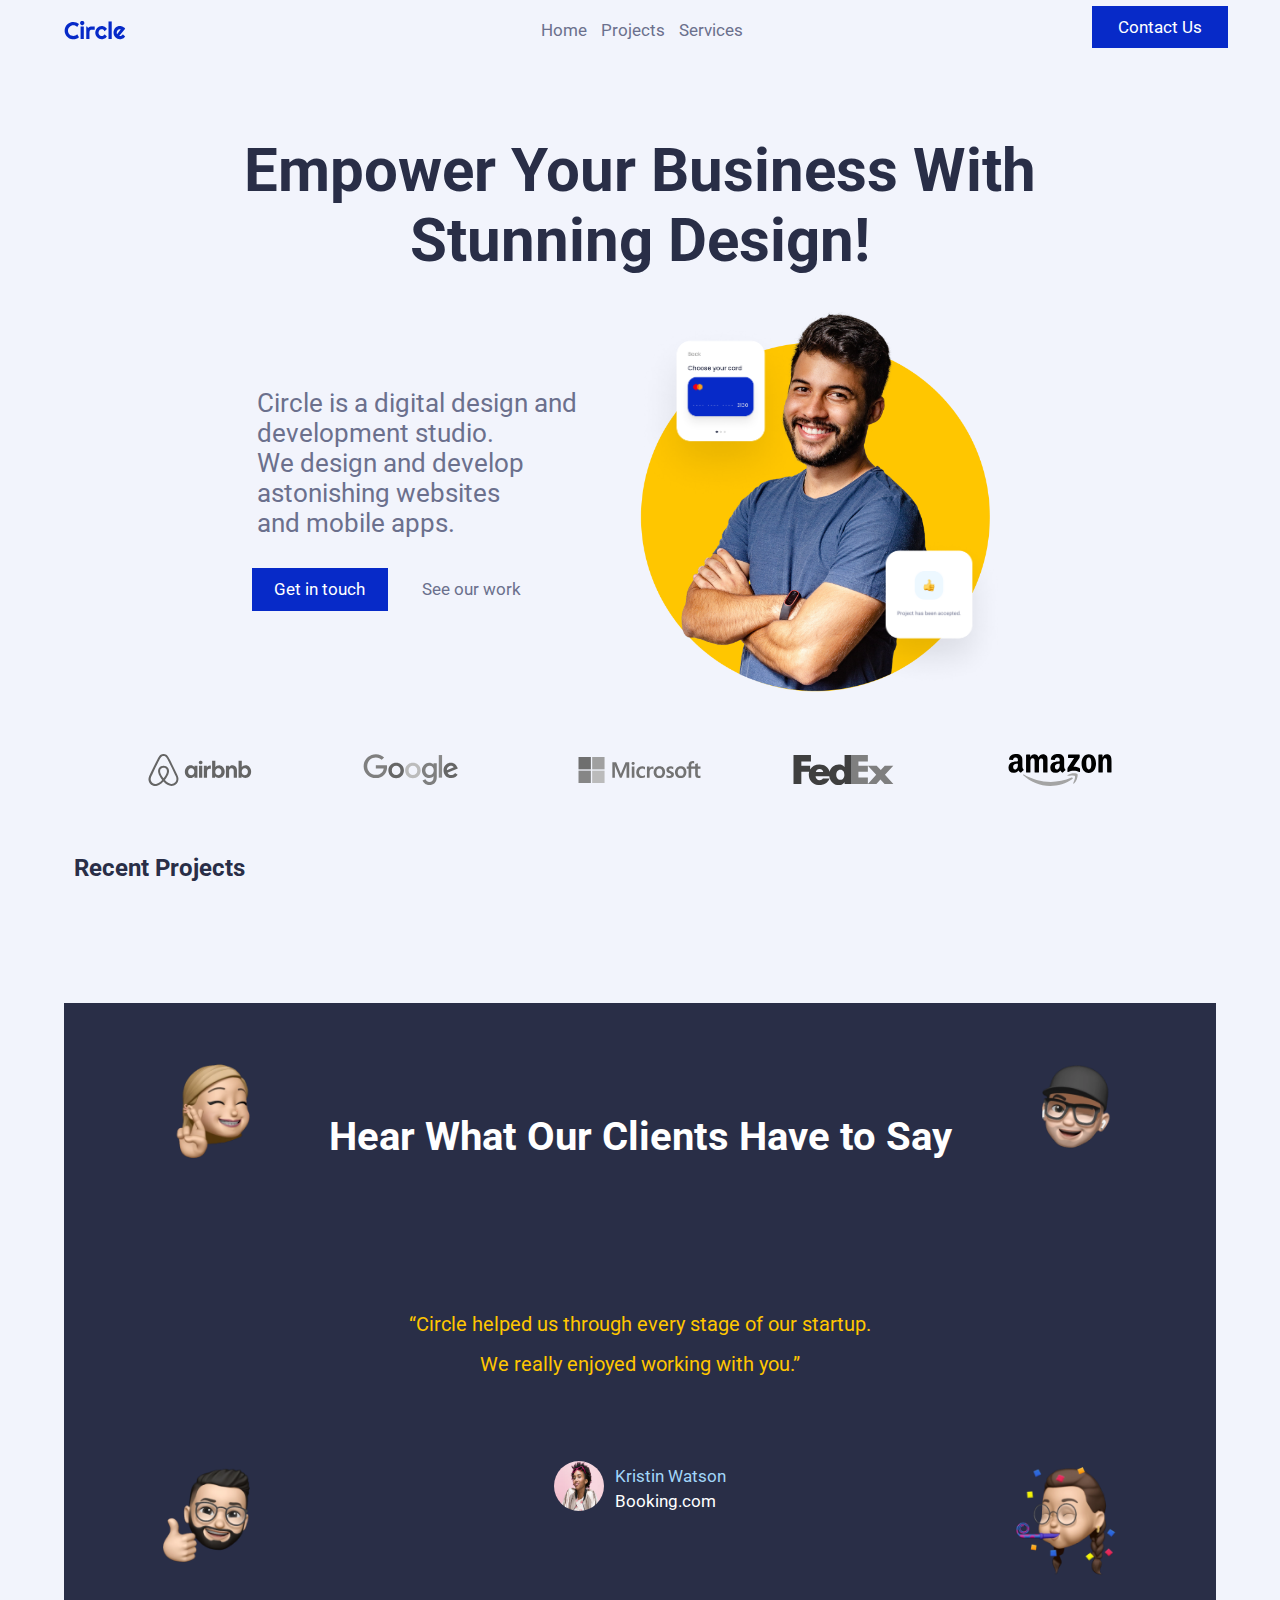
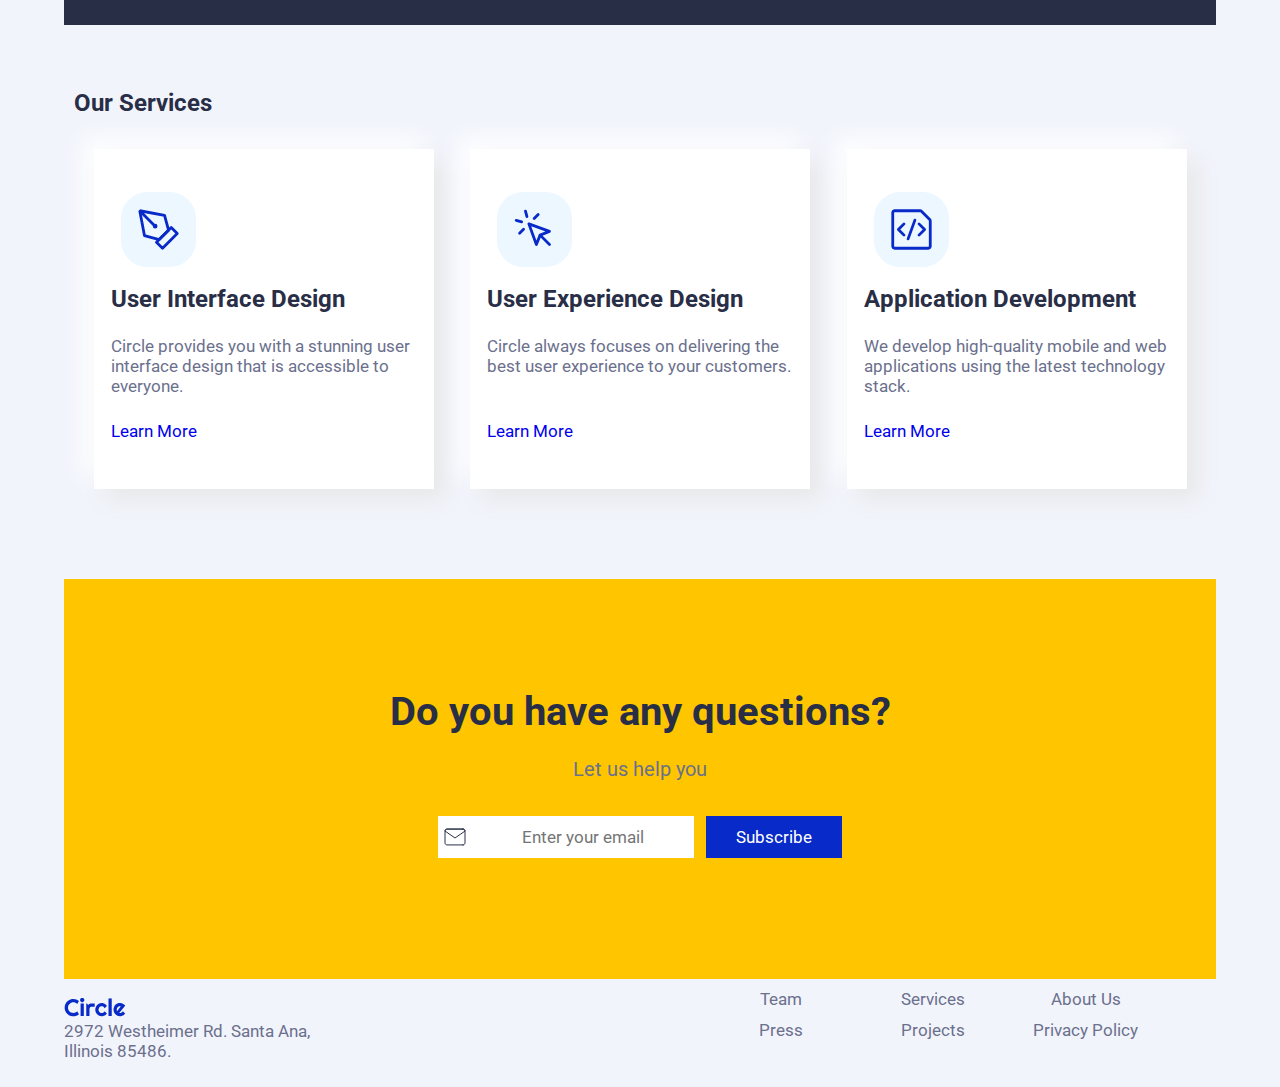
==== commit 63466ad4: "carpeta project.js" ====
--- a/index.html
+++ b/index.html
@@ -34,8 +34,8 @@
     </nav>
   </nav>
   <!-- HERO SECTION -->
-  <header>
-    <article class="half-box1 flex grid center-center1">
+  <header class="desktop">
+    <article class="half-box1 center-center1">
       <h1 class="hero-header">Empower Your Business With Stunning Design!</h1>
       <div class="par-head">
         <p>Circle is a digital design and development studio.</p>
@@ -57,7 +57,69 @@
       <img id="hero-card" src="./images/hero-section/card-1.png" alt="Credit Card" />
       <img id="hero-emoji" src="./images/hero-section/card-2.png" alt="Project Accepted" />
     </div>
+
   </header>
+
+  <!-- HEADER TABLET -->
+  <header class="tablet">
+    <div class="parent-tablet hero-tablet display-hero-tab">
+      <div class="div1">
+        <h1 class="hero-header-tablet">Empower Your Business With Stunning Design!</h1>
+      </div>
+      <div class="div2">
+        <div class="half-box2-tablet center-center2-tablet">
+          <img id="hero-img-tablet" src="./images/hero-section/hero-image.png" alt="Person" />
+          <img id="hero-card-tablet" src="./images/hero-section/card-1.png" alt="Credit Card" />
+          <img id="hero-emoji-tablet" src="./images/hero-section/card-2.png" alt="Project Accepted" />
+        </div>
+      </div>
+      <div class="div3">
+        <div class="par-head-tablet">
+          <p>Circle is a digital design and development studio.</p>
+          <p>We design and develop astonishing websites</p>
+          <p>and mobile apps.</p>
+        </div>
+
+        <div class="header-cta-tablet">
+          <div id="ow-tablet">
+            <a id="contact-us-tablet" href="#">Get in touch</a>
+          </div>
+          <div id="ow-tablet">
+            <a id="our-work-tablet" href="#">See our work</a>
+          </div>
+        </div>
+      </div>
+  </header>
+
+  <!-- HEADER MOBILE -->
+  <div class="parent-mob">
+    <div class="div1-mob">
+      <h1 class="hero-header-mob">Empower Your Business With Stunning Design!</h1>
+    </div>
+    <div class="div2-mob">
+      <div class="par-head-mob">
+        <p class="desc-text">Circle is a digital design and development studio. We design and develop astonishing
+          websites and mobile apps.</p>
+      </div>
+    </div>
+    <div class="div3-mob">
+      <div class="half-box2-mob center-center2-mob">
+        <img id="hero-img-mob" src="./images/hero-section/hero-image.png" alt="Person" />
+        <img id="hero-card-mob" src="./images/hero-section/card-1.png" alt="Credit Card" />
+        <img id="hero-emoji-mob" src="./images/hero-section/card-2.png" alt="Project Accepted" />
+      </div>
+    </div>
+    <div class="div4-mob">
+      <div class="header-cta-mob">
+        <div id="ow-mob">
+          <a id="contact-us-mob" href="#">Get in touch</a>
+        </div>
+        <div id="ow-mob">
+          <a id="our-work-mob" href="#">See our work</a>
+        </div>
+      </div>
+    </div>
+  </div>
 
   <!-- COMPANIES -->
   <aside id="companies">
@@ -103,7 +165,7 @@
   </aside>
 
   <!-- PROJECTS -->
-  <section id="recent-projects">
+  <section class="recent-projects">
     <h3 class="bod-med">Recent Projects</h3>
   </section>
 
@@ -187,7 +249,7 @@
   </section>
 
   <!-- OUR SERVICES  -->
-  <section id="our-services">
+  <section class="recent-projects">
     <h3 class="bod-med">Our Services</h3>
   </section>
 
--- a/css/style.css
+++ b/css/style.css
@@ -11,9 +11,9 @@
   --lighGrey: #ecf7ff;
   --lighterGrey: #f2f4fc;
 
-  --yellow: #ffc600;
-  --white: #ffffff;
-  --black: #000000;
+    --yellow: #FFC600;
+    --white: #ffffff;
+    --black: #000000; 
 }
 
 /* GENERAL */
@@ -108,21 +108,40 @@
 
 /* HERO SECTION */
 
-header {
-  display: inline-flex;
-  width: 60%;
-  height: auto;
-  flex-direction: row;
-  justify-content: center;
-  align-items: center;
-  margin-top: 10%;
-}
-
-header > article {
-  display: flex;
-  flex-direction: column;
-  justify-content: center;
-  align-items: center;
+header.desktop {
+    display: inline-flex;
+    width: 60%;
+    height: auto;
+    flex-direction: row;
+    justify-content: center;
+    align-items: center;
+    margin-top: 10%;
+}
+
+header .desktop > article {
+    display: flex;
+    flex-direction: column;
+    justify-content: center;
+    align-items: center;
+}
+
+.parent-tablet,
+.hero-tablet,
+.display-hero-tab,
+.hero-header-tablet,
+.half-box2-tablet,
+.center-center2-tablet,
+/* #hero-img-tablet,
+#hero-card-tablet,
+#hero-emoji-tablet, */
+.hero-img-tablet,
+.hero-card-tablet,
+.hero-emoji-tablet,
+.par-head-tablet,
+.hero-header-mob,
+.parent-mob
+{
+ display: none;
 }
 
 .half-box1 {
@@ -280,11 +299,11 @@
 
 /* RECENT PROJECTS */
 
-#recent-projects {
-  width: 100%;
-  max-width: 1200px;
-  margin-top: 5%;
-  padding: 0 2rem;
+.recent-projects {
+    width: 100%;
+    max-width: 1200px;
+    margin-top: 5%;
+    padding: 0 2rem;
 }
 
 #recent-projects h3 {
@@ -591,6 +610,569 @@
   text-align: center;
 }
 
-.margin-top-2 {
-  margin-top: 2%;
-}
+/* MEDIA LAPTOP */
+@media only screen and (max-width: 1618px) {
+
+/* HERO SECTION MEDIA QUERY*/
+.parent-tablet {
+    height: 600px;
+    display: grid;
+    grid-template-columns: repeat(2, 1fr);
+    grid-template-rows: repeat(3, 1fr);
+    grid-column-gap: 0px;
+    grid-row-gap: 20px;
+    }
+    
+    .div1 { 
+        grid-area: 1 / 1 / 2 / 3;
+        width: 100%;
+        display: flex;
+        justify-content: center;
+        align-items: center;
+        margin-top: 8rem;
+        margin-bottom: 6rem;
+        padding: 0 12%;
+        text-align: center;
+
+        /* border: 1px solid orange;  */
+    }
+    .div2 { 
+        grid-area: 2 / 2 / 4 / 3;
+        width: 100%;
+        margin-top: 2rem;
+
+        /* border: 1px solid orange;  */
+    }
+    .div3 { 
+        grid-area: 2 / 1 / 4 / 2;
+        width: 100%;
+        height: 85%;
+        display: flex;
+        flex-direction: column;
+        justify-content: center;
+        padding-right: 1.2rem;
+        align-items: center;
+
+        /* border: 1px solid orange;  */
+    }
+    .div4 { 
+        grid-area: 3 / 1 / 4 / 2;
+        width: 100%;
+        display: flex;
+        justify-content: right;
+        padding-right: 1.2rem;
+        align-items: center;
+        
+        /* border: 1px solid orange;  */
+    }
+
+header.desktop {
+    display: none;
+}
+
+article .half-box1-tablet {
+    width: 70%;
+    height: 100%;
+    padding: 5% 5%;
+}
+
+.half-box2-tablet {
+    width: 350px;
+    height: 80%;
+}
+
+.center-center1-tablet {
+    display: flex;
+    flex-direction: row;
+    justify-content: center;
+    align-items: flex-start;
+    flex-wrap: wrap;
+}
+
+.center-center2-tablet {
+    display: flex;
+    justify-content: center;
+    align-items: center;
+    position: relative;
+}
+
+.hero-header-tablet {
+    display: flex;
+    flex-direction: row;
+    justify-content: space-around;
+    align-items: flex-end;
+}
+
+#contact-us-tablet {
+    width: 8rem;
+    height: 2.5rem;
+    background-color: var(--darkBlue);
+    color: var(--white);
+    font-size: 1rem;
+
+    display: flex;
+    justify-content: center;
+    align-items: center;
+}
+
+#ow-tablet {
+    width: auto;
+    height: auto;
+    color: var(--white);
+    font-size: 1.2rem;
+
+    display: flex;
+    flex-direction: row;
+    justify-content: center;
+    align-items: center;
+}
+
+#our-work-tablet {
+    position: absolute;
+    width: auto;
+    left: 33%;
+    color: var(--darkGrey);
+    text-decoration: none;
+}
+
+a #our-work-tablet{
+    width: 400px;
+}
+
+#our-work-tablet a:visited {
+    color: var(--darkGrey);
+}
+
+.par-head-tablet{
+    display: flex;
+    flex-direction: column;
+    justify-content: left;
+    align-items: flex-start;
+
+    margin: 5% 0;
+}
+
+.par-head-tablet p{
+    font-size: 1.55rem;
+    margin-left: 40%;
+}
+
+.header-cta-tablet {
+    /* width: 600px; */
+    width: 20%;
+    height: auto;
+
+    display: flex;
+    flex-direction: row;
+    justify-content: flex-start;
+    align-items: center;
+
+    margin: 0% 0;
+}
+
+div > a#contact-us-tablet{
+    text-decoration: none;
+}
+
+a #contact-us-tablet:visited {
+    color: var(--white);
+}
+
+#hero-img-tablet {
+    position: relative;
+    width: 100%;
+    z-index: 5;
+}
+
+#hero-card-tablet {
+    position: absolute;
+    right: 52%;
+    bottom: 45%;
+    width: 50%;
+    z-index: 10;
+}
+
+#hero-emoji-tablet {
+    position: absolute;
+    left: 60%;
+    top: 75%;
+    width: 45%;
+    z-index: 10;
+}
+
+#companies {
+    margin-top: 12%;
+}
+
+.hero-header-mob,
+.parent-mob{
+    display: none;
+}
+
+}
+
+/* MEDIA MOBILE */
+@media only screen and (max-width: 860px) {
+
+    .parent-tablet,
+    .hero-tablet,
+    .display-hero-tab,
+    .hero-header-tablet,
+    .half-box2-tablet,
+    .center-center2-tablet,
+    /* #hero-img-tablet,
+    #hero-card-tablet,
+    #hero-emoji-tablet, */
+    .hero-img-tablet,
+    .hero-card-tablet,
+    .hero-emoji-tablet,
+    .par-head-tablet
+    {
+     display: none;
+    }
+
+.parent-mob {
+    display: grid;
+    grid-template-columns: 1fr;
+    /* grid-template-rows: repeat(4, 1fr); */
+    grid-column-gap: 0px;
+    grid-row-gap: 0px;
+    width: 100%;
+    }
+    
+    .div1-mob { 
+        grid-area: 1 / 1 / 2 / 2;
+
+        width: 100%;
+        height: 200px;
+        display: flex;
+        justify-content: center;
+        align-items: center;
+        margin: 15% 0 0% 0; 
+        padding: 0% 8%;
+        text-align: center;
+    }
+    .div2-mob { 
+        grid-area: 2 / 1 / 3 / 2;
+        width: 100%;
+        height: 100%;
+        display: flex;
+        justify-content: center;
+        align-items: center;
+        margin: 0% 0 15% 0;
+    }
+    .div3-mob { 
+        grid-area: 3 / 1 / 4 / 2; 
+        display: flex;
+        justify-content: center;
+        align-items: center;
+    }
+    .div4-mob { 
+        grid-area: 4 / 1 / 5 / 2; 
+        width: 100%;
+        height: 200px;
+        display: flex;
+        justify-content: center;
+        align-items: center;
+    }
+
+    header.desktop {
+        display: none;
+    }
+    
+    .half-box2-mob {
+        width: 100%;
+        height: 100%;
+    }
+    
+    .center-center1-mob {
+        display: flex;
+        flex-direction: row;
+        justify-content: center;
+        align-items: flex-start;
+        flex-wrap: wrap;
+    }
+    
+    .center-center2-mob {
+        display: flex;
+        justify-content: center;
+        align-items: center;
+        position: relative;
+    }
+    
+    .hero-header-mob {
+        display: flex;
+        flex-direction: row;
+        justify-content: space-around;
+        align-items: flex-end;
+    }
+    
+    #contact-us-mob {
+        width: 100%;
+        height: 4.5rem;
+        background-color: var(--darkBlue);
+        color: var(--white);
+        font-size: 2rem;
+    
+        display: flex;
+        justify-content: center;
+        align-items: center;
+    }
+    
+    #ow-mob {
+        width: 50%;
+        height: 3rem;
+        color: var(--white);
+        font-size: 1.2rem;
+    
+        display: flex;
+        flex-direction: row;
+        justify-content: center;
+        align-items: center;
+    }
+    
+    #our-work-mob {
+        position: absolute;
+        width: 30%;
+        color: var(--darkGrey);
+        text-decoration: none;
+        margin-top: 5%;
+        font-size: 1.2rem;
+    }
+    
+    a #our-work-mob{
+        width: 30%;
+    }
+    
+    #our-work-mob a:visited {
+        color: var(--darkGrey);
+    }
+    
+    .par-head-mob{
+        display: flex;
+        flex-direction: column;
+        justify-content: center;
+        align-items: center;
+        text-align: center;
+    
+        margin: 2% 0;
+    }
+    
+    .par-head-mob p{
+        font-size: 2rem;
+        margin: 0% 10%;
+        padding: 0 2%;
+    }
+    .header-cta-mob {
+        width: 100%;
+        height: auto;
+    
+        display: flex;
+        flex-direction: column;
+        justify-content: center;
+        align-items: center;
+    
+        margin: 0% 0;
+    }
+    
+    div > a#contact-us-mob{
+        text-decoration: none;
+    }
+    
+    a #contact-us-mob:visited {
+        color: var(--white);
+    }
+    
+    #hero-img-mob {
+        position: relative;
+        width: 50%;
+        z-index: 5;
+    }
+    
+    #hero-card-mob {
+        position: absolute;
+        right: 50%;
+        bottom: 45%;
+        width: 25%;
+        z-index: 10;
+    }
+    
+    #hero-emoji-mob {
+        position: absolute;
+        left: 53%;
+        top: 60%;
+        width: 25%;
+        z-index: 10;
+    }
+    
+}
+
+@media only screen and (max-width: 769px) {
+    #our-work-mob {
+        width: 20%;
+        right: 40%;
+        font-size: 1.5rem;
+    }
+
+    #companies{
+        margin-top: 3%;
+    }
+
+    .recent-projects {
+        width: auto;
+    }
+
+    .text-center-cf {
+        font-size: 2rem;
+        padding: 0 10%;
+    }
+
+    #feedback-text {
+        margin-top: 5%;
+        margin-bottom: 5%;
+        padding: 0 10%;
+    }
+
+    .emoji-feedback-tl{
+        position: absolute;
+        left: 1%;
+        top: 1%;
+    }
+    
+    .emoji-feedback-tr{
+        position: absolute;
+        right: 1%;
+        top: 1%;
+    }
+    
+    .emoji-feedback-lr{
+        position: absolute;
+        left: 1%;
+        bottom: 1%;
+    }
+    
+    .emoji-feedback-ll{
+        position: absolute;
+        right: 1%;
+        bottom: 1%;
+    }
+}
+
+@media only screen and (max-width: 426px) {
+    .parent-mob {
+        height: 13%;
+        }
+
+    .div1-mob { 
+        margin: 10% 0 0% 0; 
+    } 
+
+    .div2-mob { 
+        margin: 3% 0 12% 0;
+        height: 50%;
+    }
+
+    .div3-mob { 
+        margin: 0% 0 0% 0;
+        height: 55%;
+    }
+
+
+    .div4-mob { 
+        margin: 0% 0 5% 0;
+        height: 45%;
+    }
+
+    h1.hero-header-mob{
+        font-size: 2rem;
+    }
+
+    .par-head-mob .desc-text{
+        font-size: 1.4rem;
+    }
+
+    #contact-us-mob{
+        width: 70%;
+        height: 3.5rem;
+        font-size: 1.3rem;
+    }
+
+    #our-work-mob {
+        width: 40%;
+        right: 27%;
+    }
+
+    .text-center-cf {
+        font-size: 1.5rem;
+        padding: 0 10%;
+    }
+
+    #feedback-text {
+        margin-top: 5%;
+        margin-bottom: 5%;
+        padding: 0 10%;
+    }
+
+    .emoji-feedback-tl{
+        position: absolute;
+        left: 1%;
+        top: 1%;
+    }
+    
+    .emoji-feedback-tr{
+        position: absolute;
+        right: 1%;
+        top: 1%;
+    }
+    
+    .emoji-feedback-lr{
+        position: absolute;
+        left: 1%;
+        bottom: 1%;
+    }
+    
+    .emoji-feedback-ll{
+        position: absolute;
+        right: 1%;
+        bottom: 1%;
+    }
+
+    #companies {
+        margin-top: 8%;
+        margin-bottom: 5%;
+    }
+    
+}
+
+@media only screen and (max-width: 376px) {
+    #companies {
+        margin-top: 0%;
+        margin-bottom: 5%;
+    }
+
+    #our-work-mob {
+        width: 40%;
+        right: 27%;
+        font-size: 1.3rem;
+    }
+}
+
+@media only screen and (max-width: 321px) {
+    #contact-us-mob{
+        width: 90%;
+        height: 3.5rem;
+        font-size: 1.3rem;
+    }
+
+    #our-work-mob {
+        width: 40%;
+    }
+
+    #companies {
+        margin-top: 0%;
+        margin-bottom: 5%;
+    }
+.margin-top-2{
+    margin-top: 2%;
+}
+}
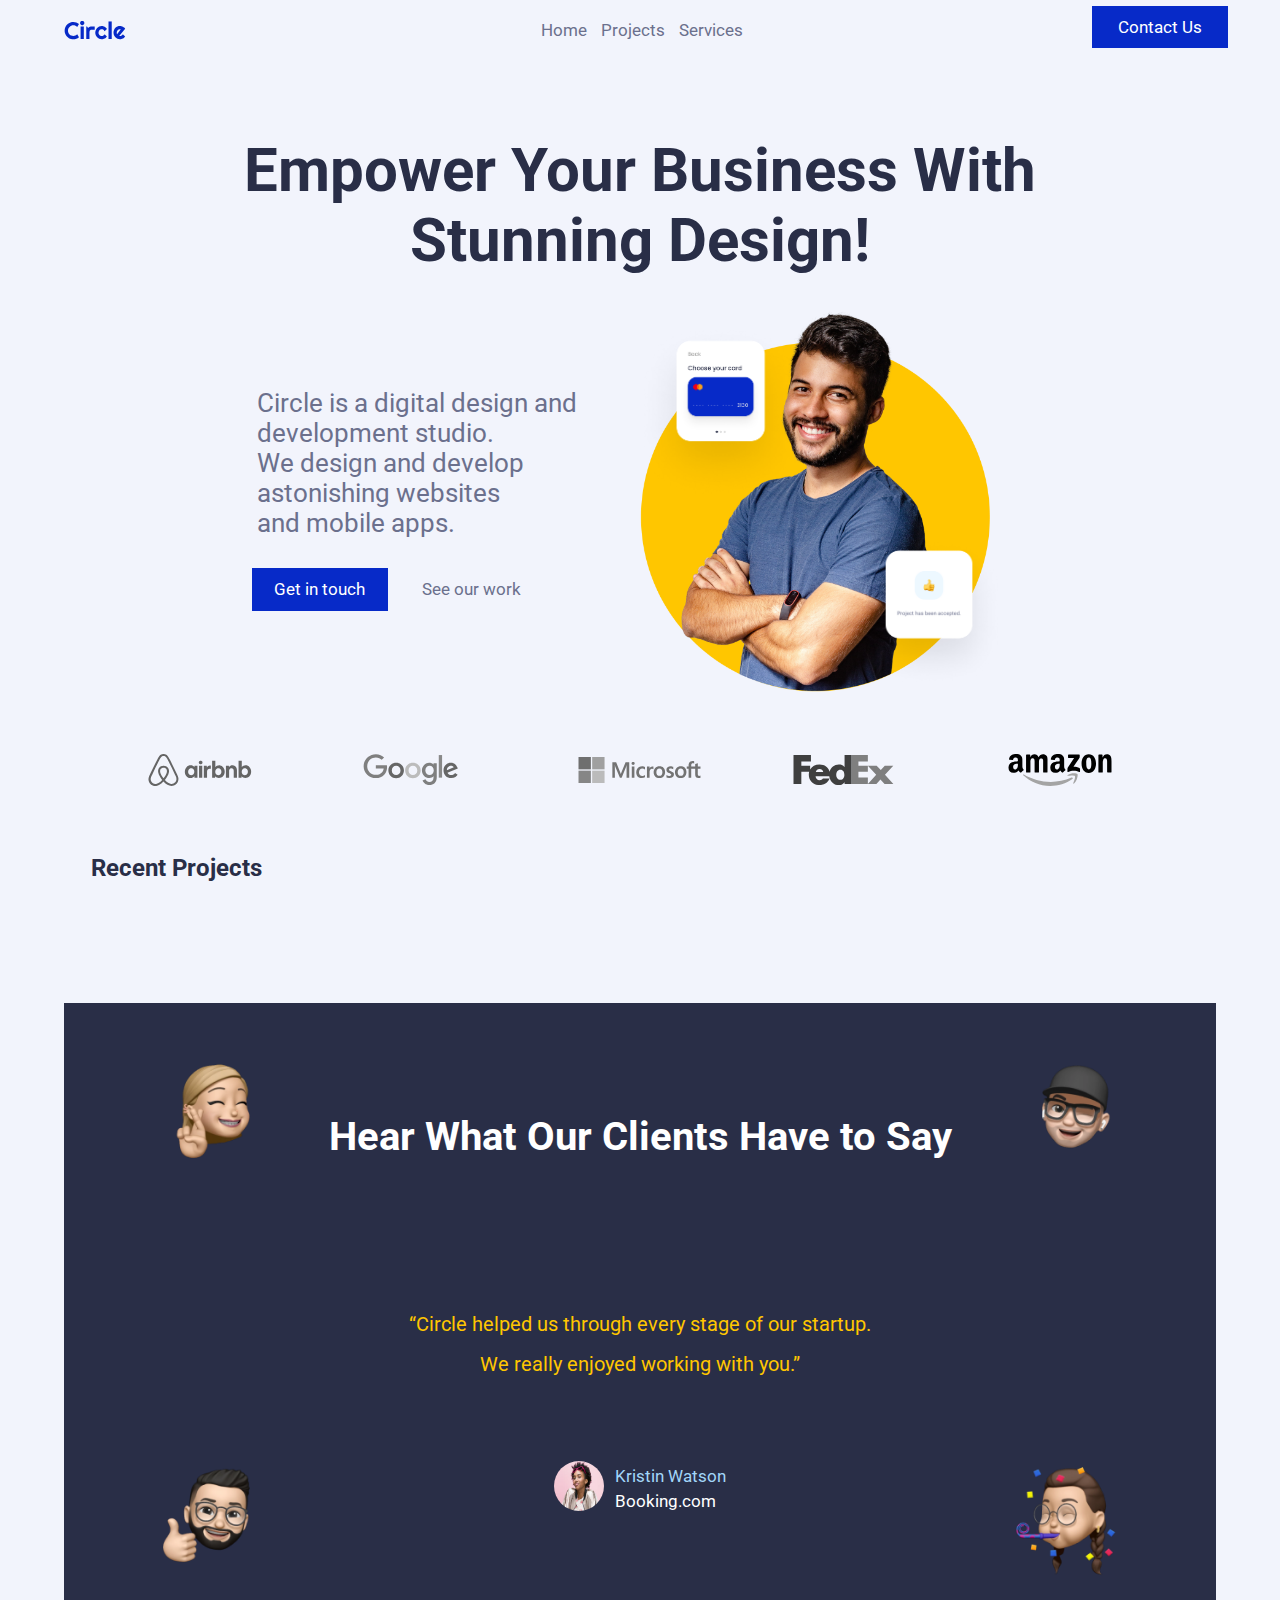
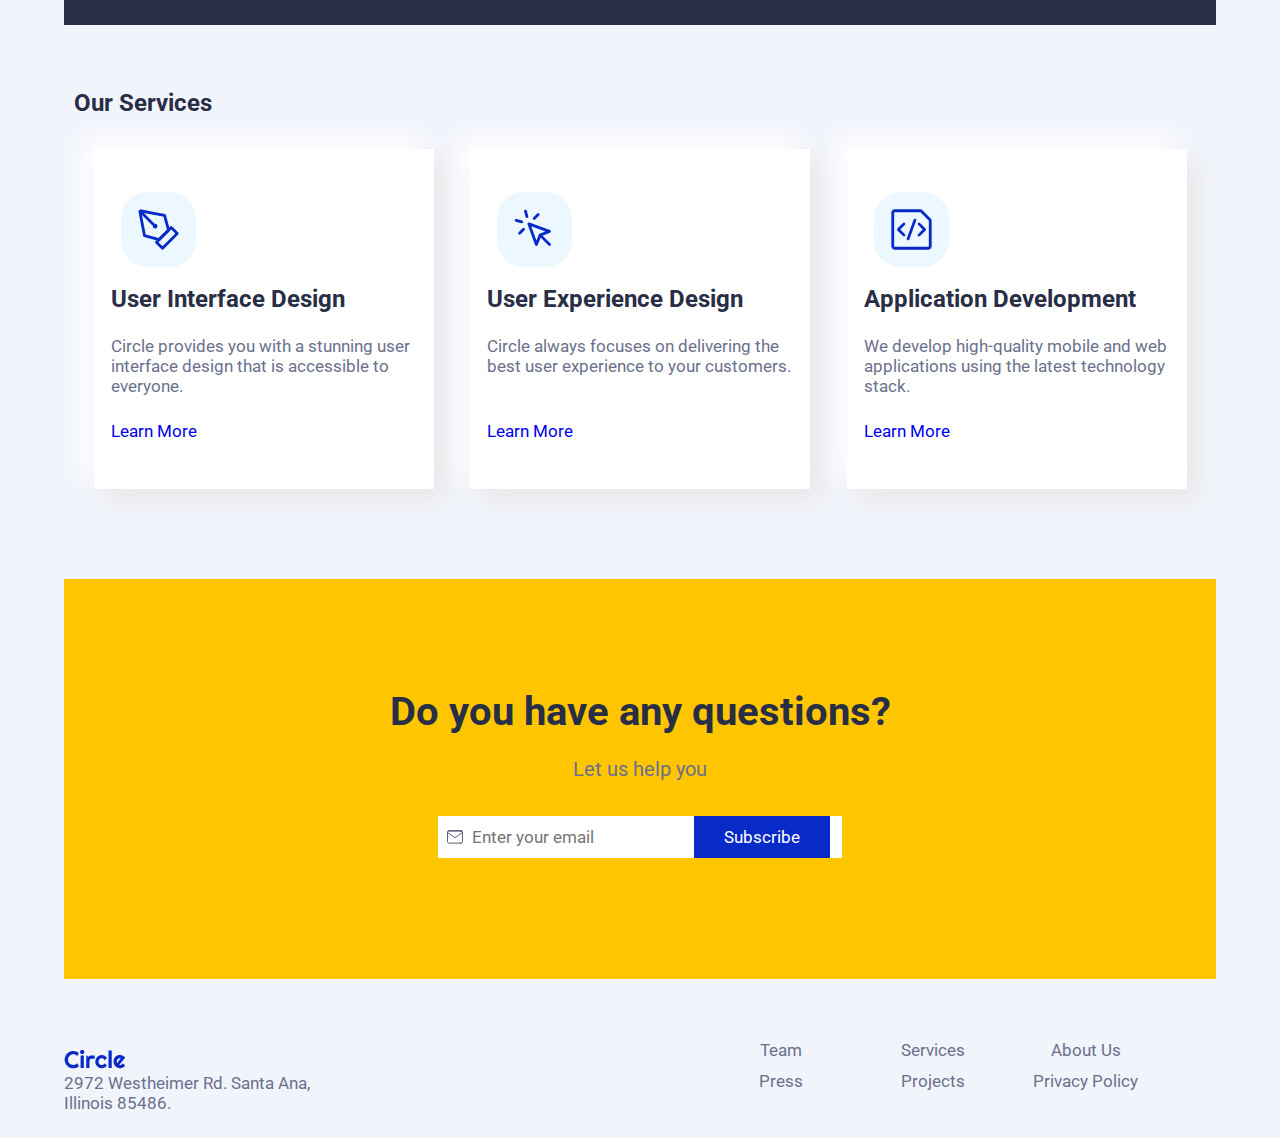
==== commit fa531e4c: "Project Page Dinamic Complete. WIP Small CSS fixes" ====
--- a/index.html
+++ b/index.html
@@ -12,7 +12,7 @@
   <link href="https://fonts.googleapis.com/icon?family=Material+Icons" rel="stylesheet" />
   <script src="./js/burger.js" defer></script>
   <!-- <script src="./js/app.js" defer></script> -->
-  <title>Circle 3</title>
+  <title>Circle</title>
 </head>
 
 <body>
@@ -165,7 +165,7 @@
   </aside>
 
   <!-- PROJECTS -->
-  <section class="recent-projects">
+  <section id="recent-projects" class="recent-projects">
     <h3 class="bod-med">Recent Projects</h3>
   </section>
 
@@ -249,7 +249,7 @@
   </section>
 
   <!-- OUR SERVICES  -->
-  <section class="recent-projects">
+  <section id="our-services" class="recent-projects">
     <h3 class="bod-med">Our Services</h3>
   </section>
 
@@ -308,13 +308,16 @@
     <h3 class="text-center">Do you have any questions?</h3>
     <p class="bod-reg margin-x-2">Let us help you</p>
     <div class="flex-column flex-row">
-      <span class="mail-input"><img class="img-size" src="./images/newsletter/icon/mail.svg" alt="" /><input
-          class="border-none" type="email" name="email" id="email" placeholder="Enter your email" /></span>
-      <span class="contact-us"><button type="submit" class="contact-us">Subscribe</button></span>
+      <form class="mail-input"><img class="img-size" src="./images/newsletter/icon/mail.svg" alt="" />
+        <input
+          class="border-none text-left" type="email" name="email" id="email" placeholder="Enter your email" required></span>
+      <span class="contact-us">
+        <button type="submit" class="contact-us">Subscribe</button>
+      </form>
     </div>
   </section>
 
-  <footer class="footer flex-column margin-top-2">
+  <footer class="footer flex-column margin-top-2 margin-top-4">
     <div class="div-footer flex-column">
       <div class="div-footer">
         <span class="span-width text-center">
--- a/css/style.css
+++ b/css/style.css
@@ -781,7 +781,7 @@
 #hero-img-tablet {
     position: relative;
     width: 100%;
-    z-index: 5;
+    z-index: 0;
 }
 
 #hero-card-tablet {
@@ -789,7 +789,7 @@
     right: 52%;
     bottom: 45%;
     width: 50%;
-    z-index: 10;
+    z-index: 0;
 }
 
 #hero-emoji-tablet {
@@ -797,7 +797,7 @@
     left: 60%;
     top: 75%;
     width: 45%;
-    z-index: 10;
+    z-index: 0;
 }
 
 #companies {
@@ -986,7 +986,7 @@
     #hero-img-mob {
         position: relative;
         width: 50%;
-        z-index: 5;
+        z-index: 0;
     }
     
     #hero-card-mob {
@@ -994,7 +994,7 @@
         right: 50%;
         bottom: 45%;
         width: 25%;
-        z-index: 10;
+        z-index: 0;
     }
     
     #hero-emoji-mob {
@@ -1002,7 +1002,7 @@
         left: 53%;
         top: 60%;
         width: 25%;
-        z-index: 10;
+        z-index: 0;
     }
     
 }
--- a/css/burger-qa-footer.css
+++ b/css/burger-qa-footer.css
@@ -19,6 +19,14 @@
     height: 64px;
     background: var(--lighterGrey);
     color: var(--darkGrey);
+}
+
+.margin-top-4{
+    margin-top: 4%;
+}
+
+.text-left{
+    text-align: left;
 }
 
 .navbar-overlay {
@@ -72,6 +80,10 @@
     transition: translate 0.3s;
 }
 
+ul li a.non-underline:hover{
+    color: var(--darkBlue)
+}
+
 body.open .navbar-menu {
     translate: 0 0;
     visibility: visible;
@@ -113,7 +125,6 @@
 .border-none {
     border: none;
     width: auto;
-    text-align: center;
 }
 
 .img-size {
@@ -131,6 +142,7 @@
     margin: 1% 0;
     display: flex;
     border: none;
+    padding-right: 1%;
 }
 
 .flex-row {
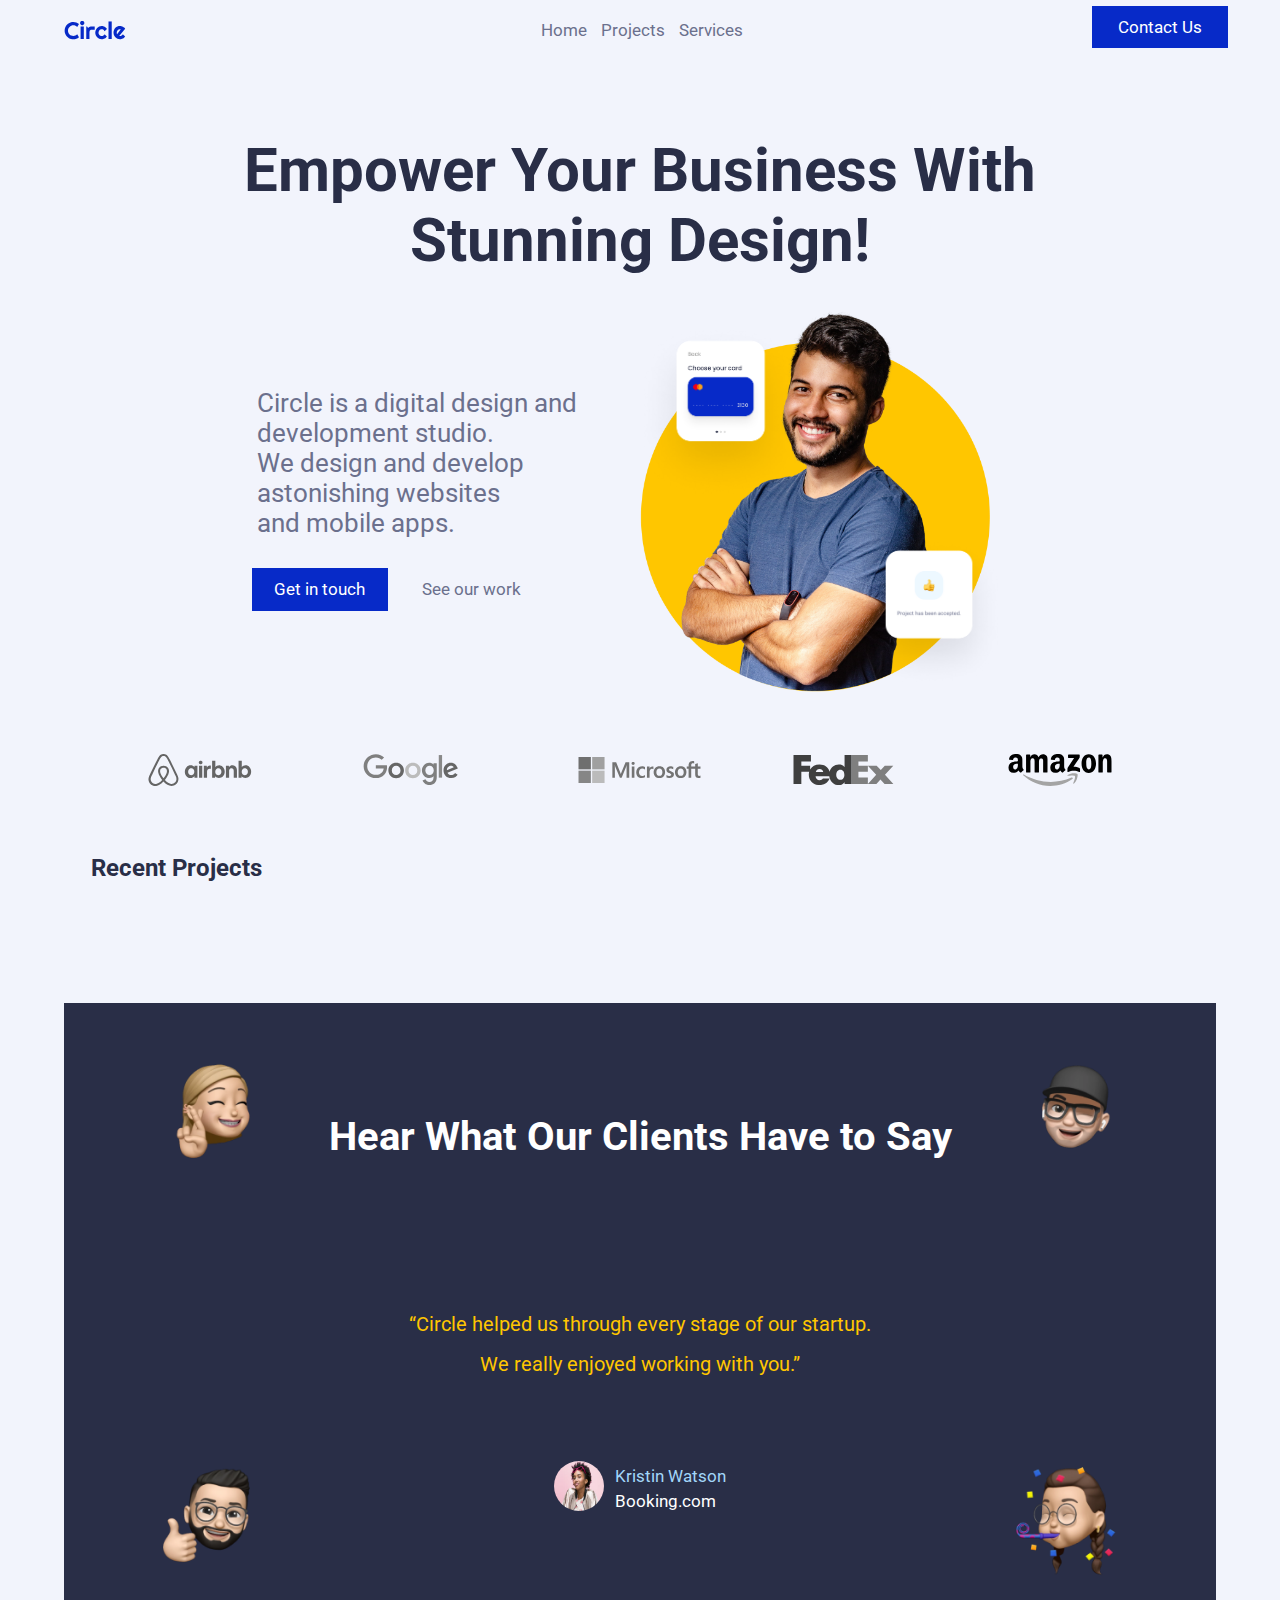
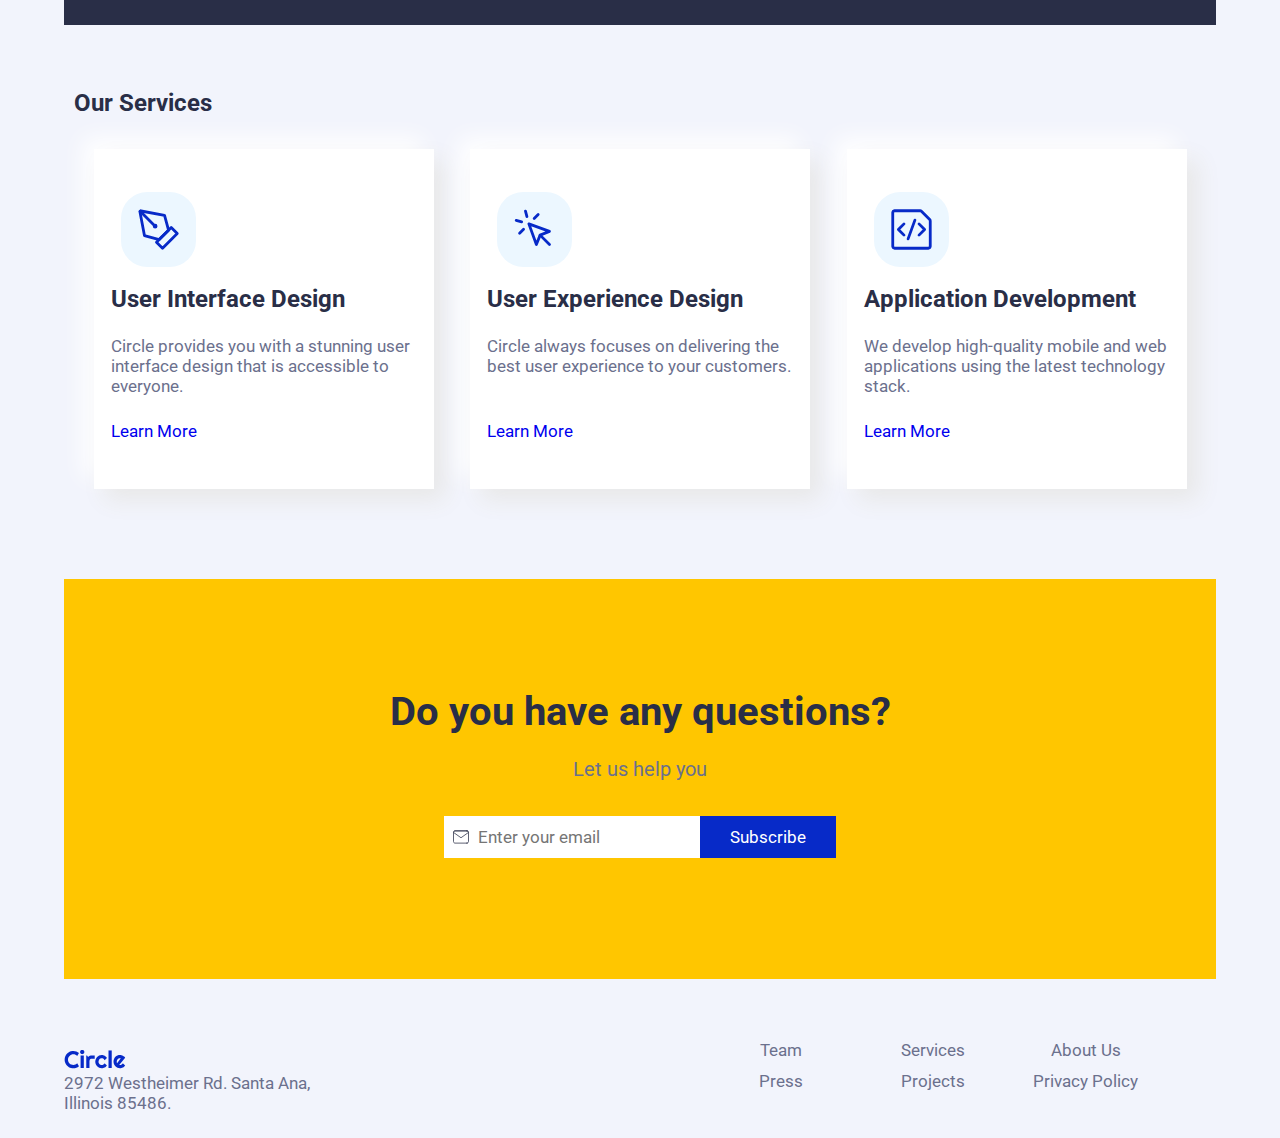
==== commit 33860ca5: "Relink to Ulises Form" ====
--- a/index.html
+++ b/index.html
@@ -23,14 +23,14 @@
     <button type="button" class="navbar-burger display-none" onclick="toggleMenuOpen()">
       <span class="material-icons">☰</span>
     </button>
-    <span><img src="./images/logos/circle.svg" alt="circle logo" /></span>
+    <span><a href="https://circl3.netlify.app/"><img src="./images/logos/circle.svg" alt="circle logo" /></a></span>
     <nav class="navbar-menu">
       <ul class="non-underline list-direction margin-ul">
         <li><a href="#" class="non-underline">Home</a></li>
-        <li><a href="#recent-projects" class="non-underline">Projects</a></li>
-        <li><a href="#our-services" class="non-underline">Services</a></li>
+        <li><a href="https://circl3.netlify.app/index.html#recent-projects" class="non-underline">Projects</a></li>
+        <li><a href="https://circl3.netlify.app/index.html#our-services" class="non-underline">Services</a></li>
       </ul>
-      <span class="contact-us"><a href="#" class="text-white non-underline">Contact Us</a></span>
+      <span class="contact-us"><a href="Contact.html" class="text-white non-underline">Contact Us</a></span>
     </nav>
   </nav>
   <!-- HERO SECTION -->
@@ -44,10 +44,10 @@
       </div>
       <div id="header-cta">
         <div>
-          <a class="contact-us" href="#">Get in touch</a>
+          <a class="contact-us" href="Contact.html">Get in touch</a>
         </div>
         <div id="ow">
-          <a id="our-work" href="#">See our work</a>
+          <a id="our-work" href="#recent-projects">See our work</a>
         </div>
       </div>
     </article>
@@ -335,7 +335,7 @@
           <a href="#" class="non-underline">Press</a>
         </span>
         <span class="span-width text-center">
-          <a href="#" class="non-underline">Projects</a>
+          <a href="#recent-projects" class="non-underline">Projects</a>
         </span>
         <span class="span-width text-center">
           <a href="#" class="non-underline">Privacy Policy</a>
--- a/css/burger-qa-footer.css
+++ b/css/burger-qa-footer.css
@@ -142,7 +142,7 @@
     margin: 1% 0;
     display: flex;
     border: none;
-    padding-right: 1%;
+
 }
 
 .flex-row {
